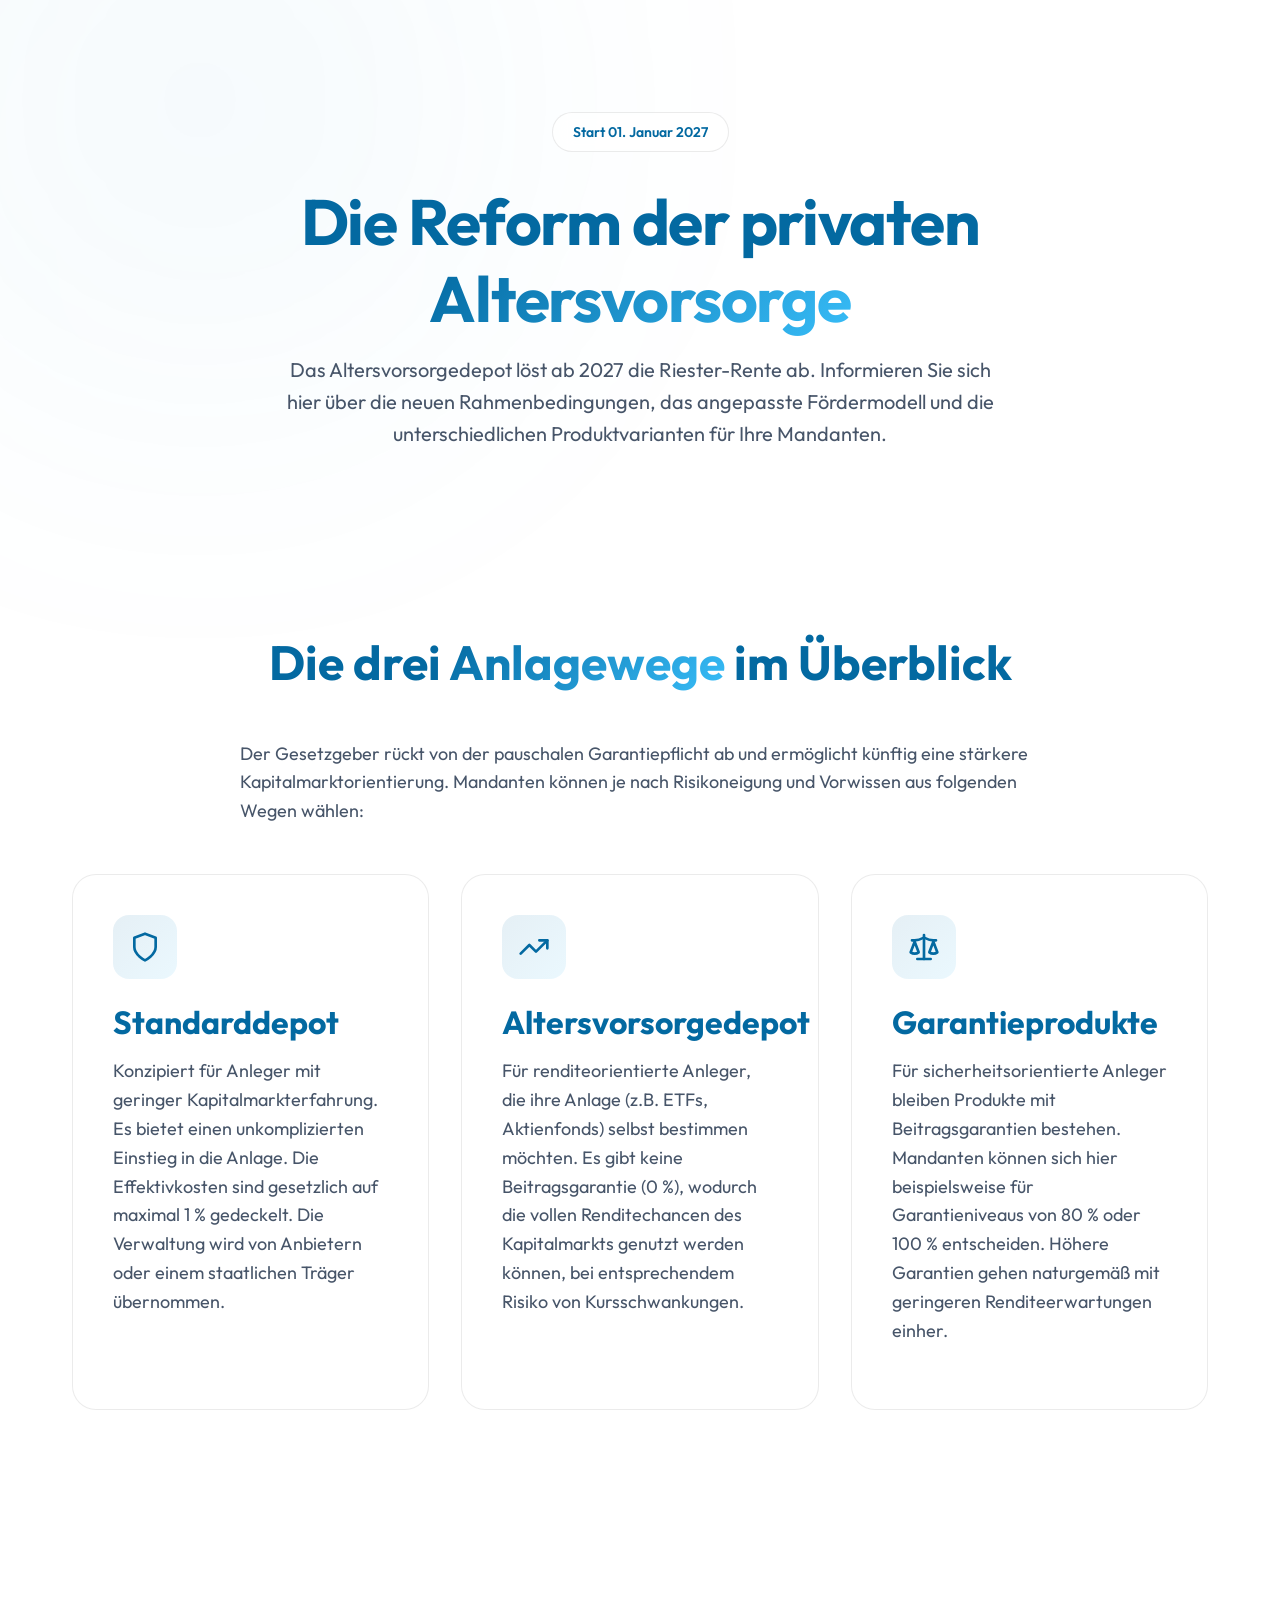
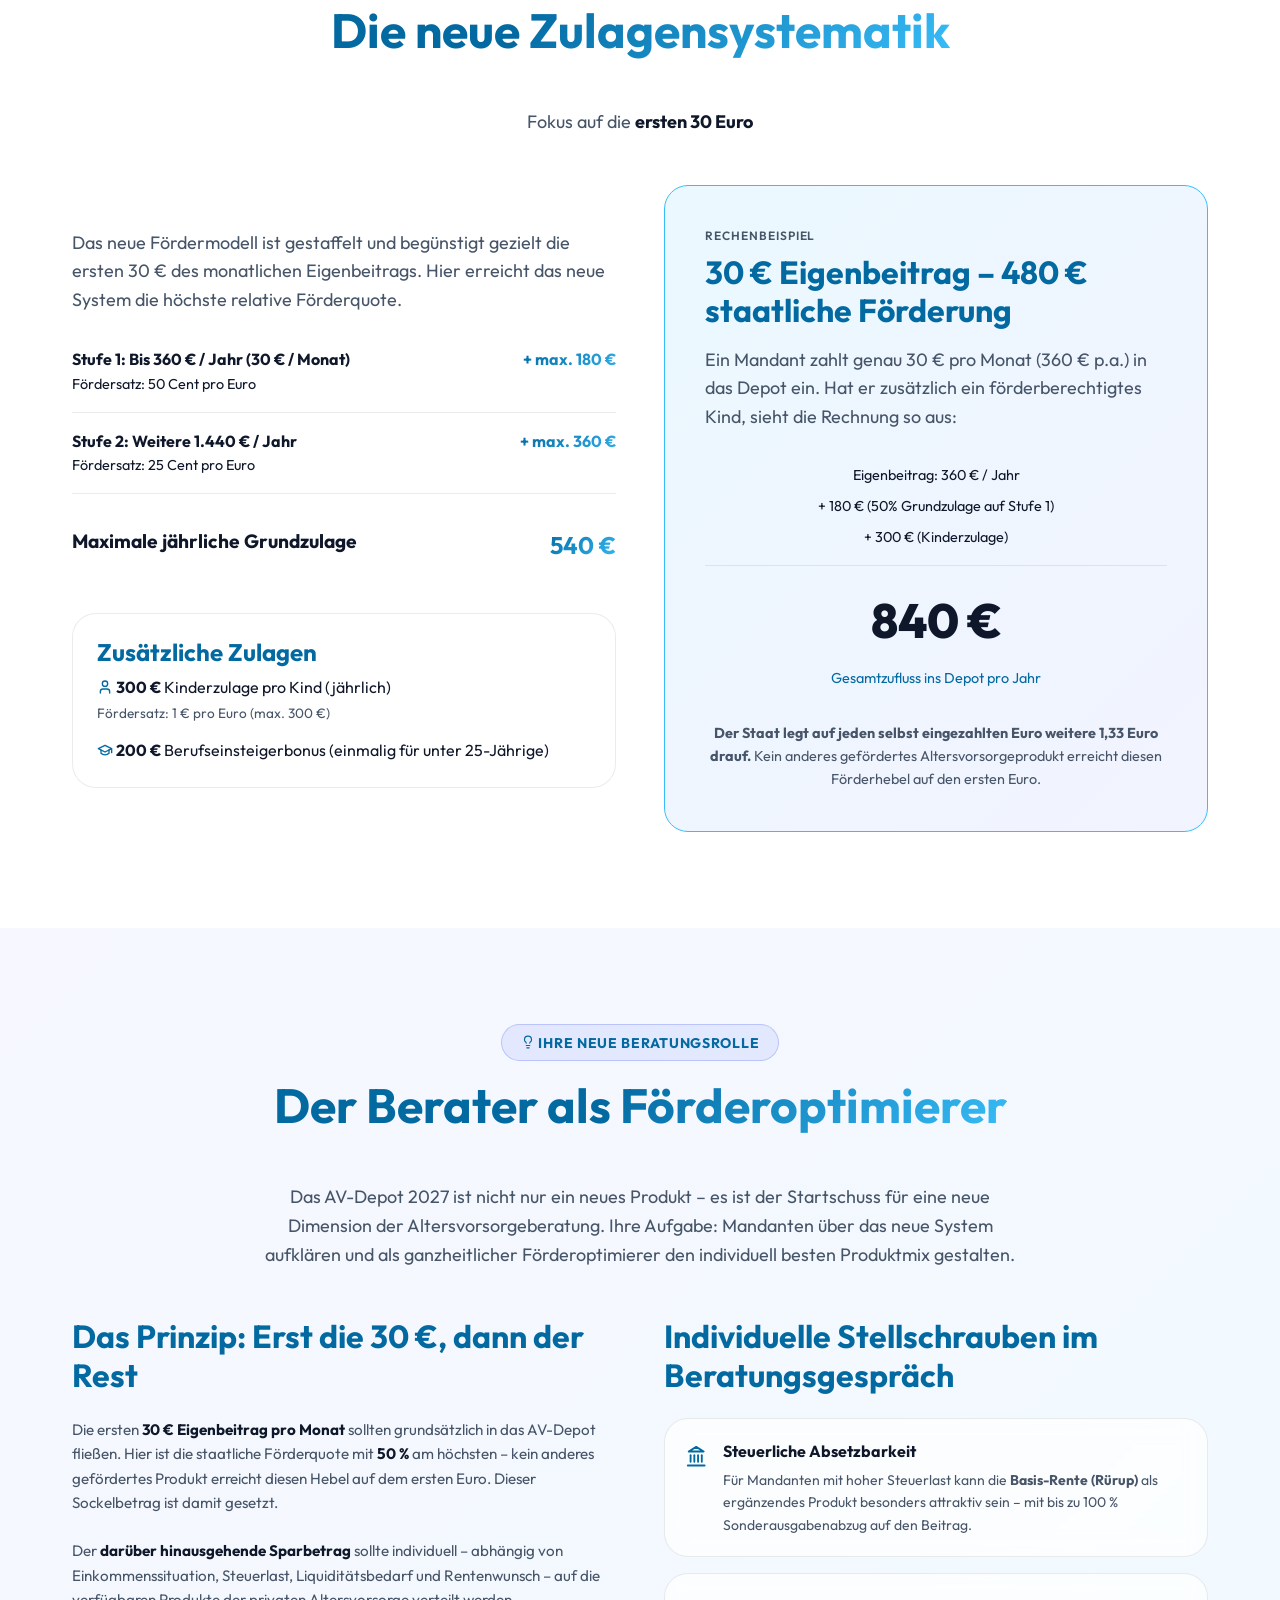
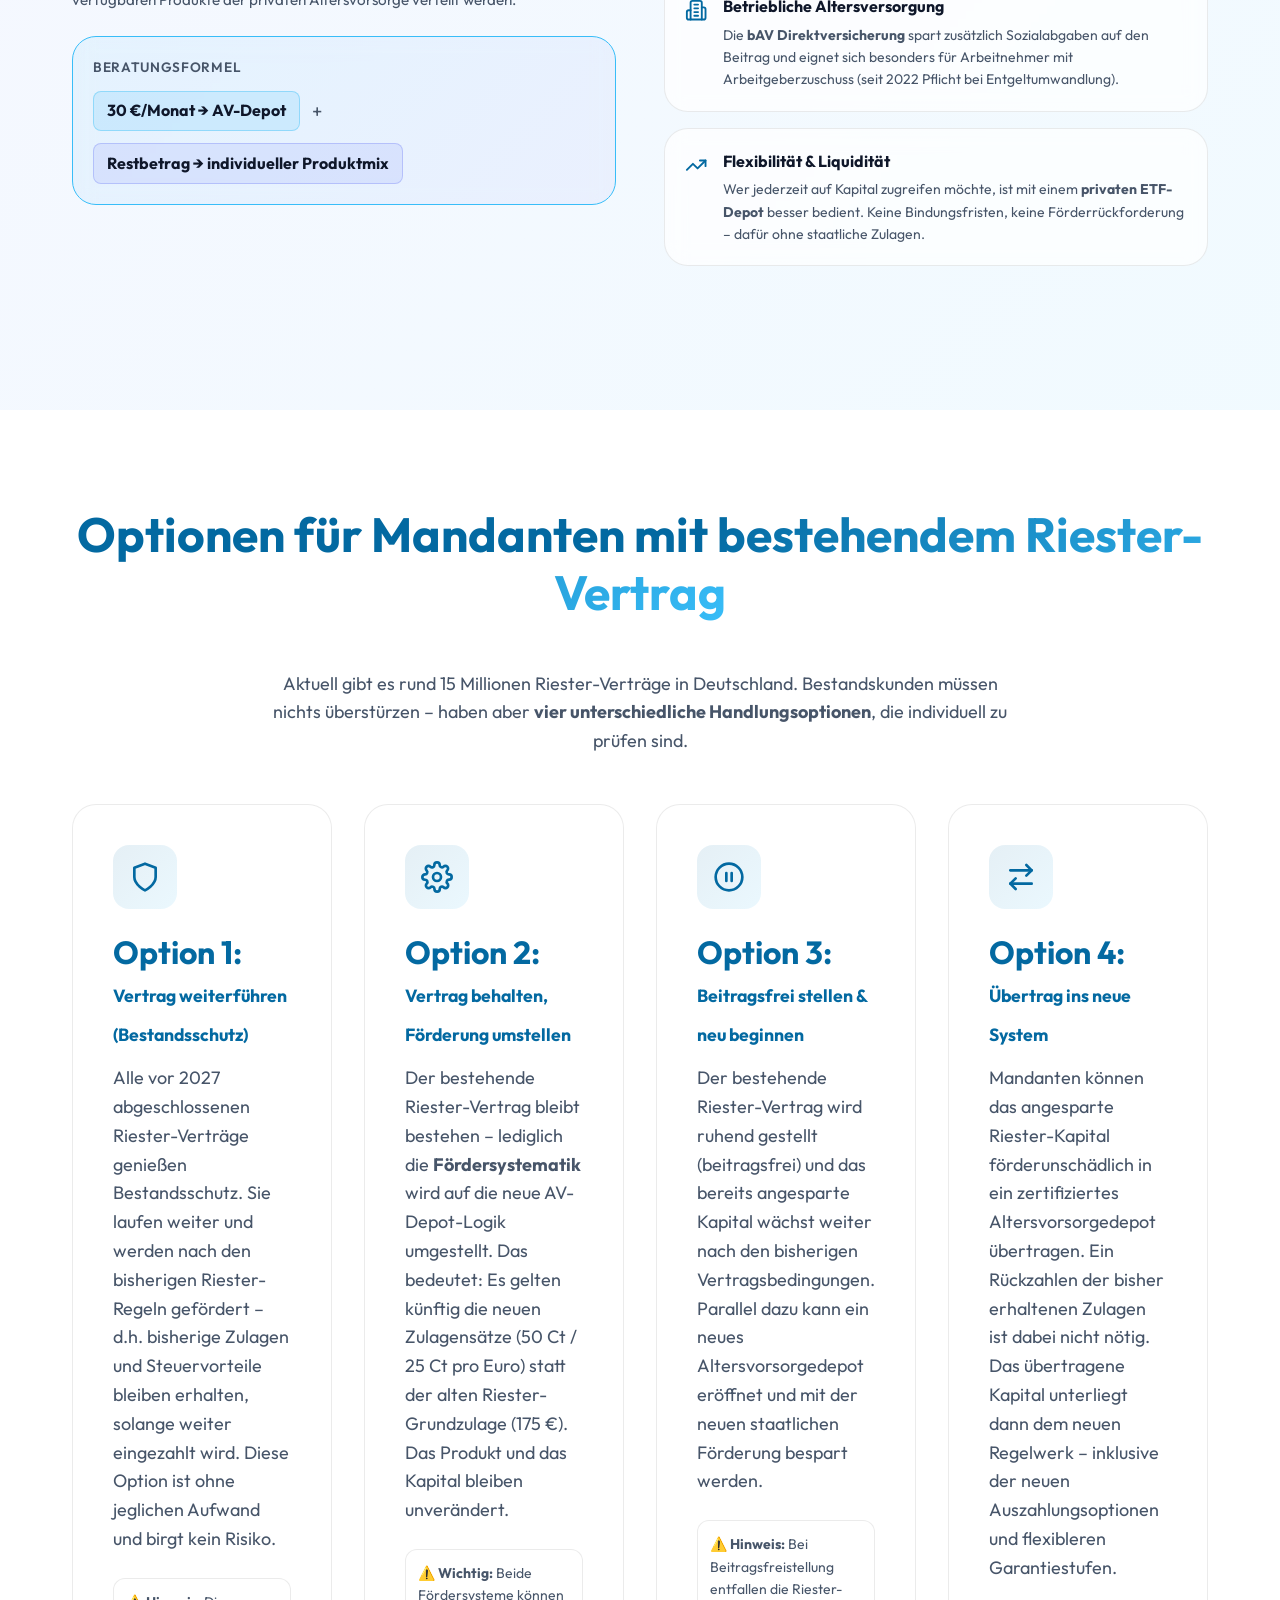
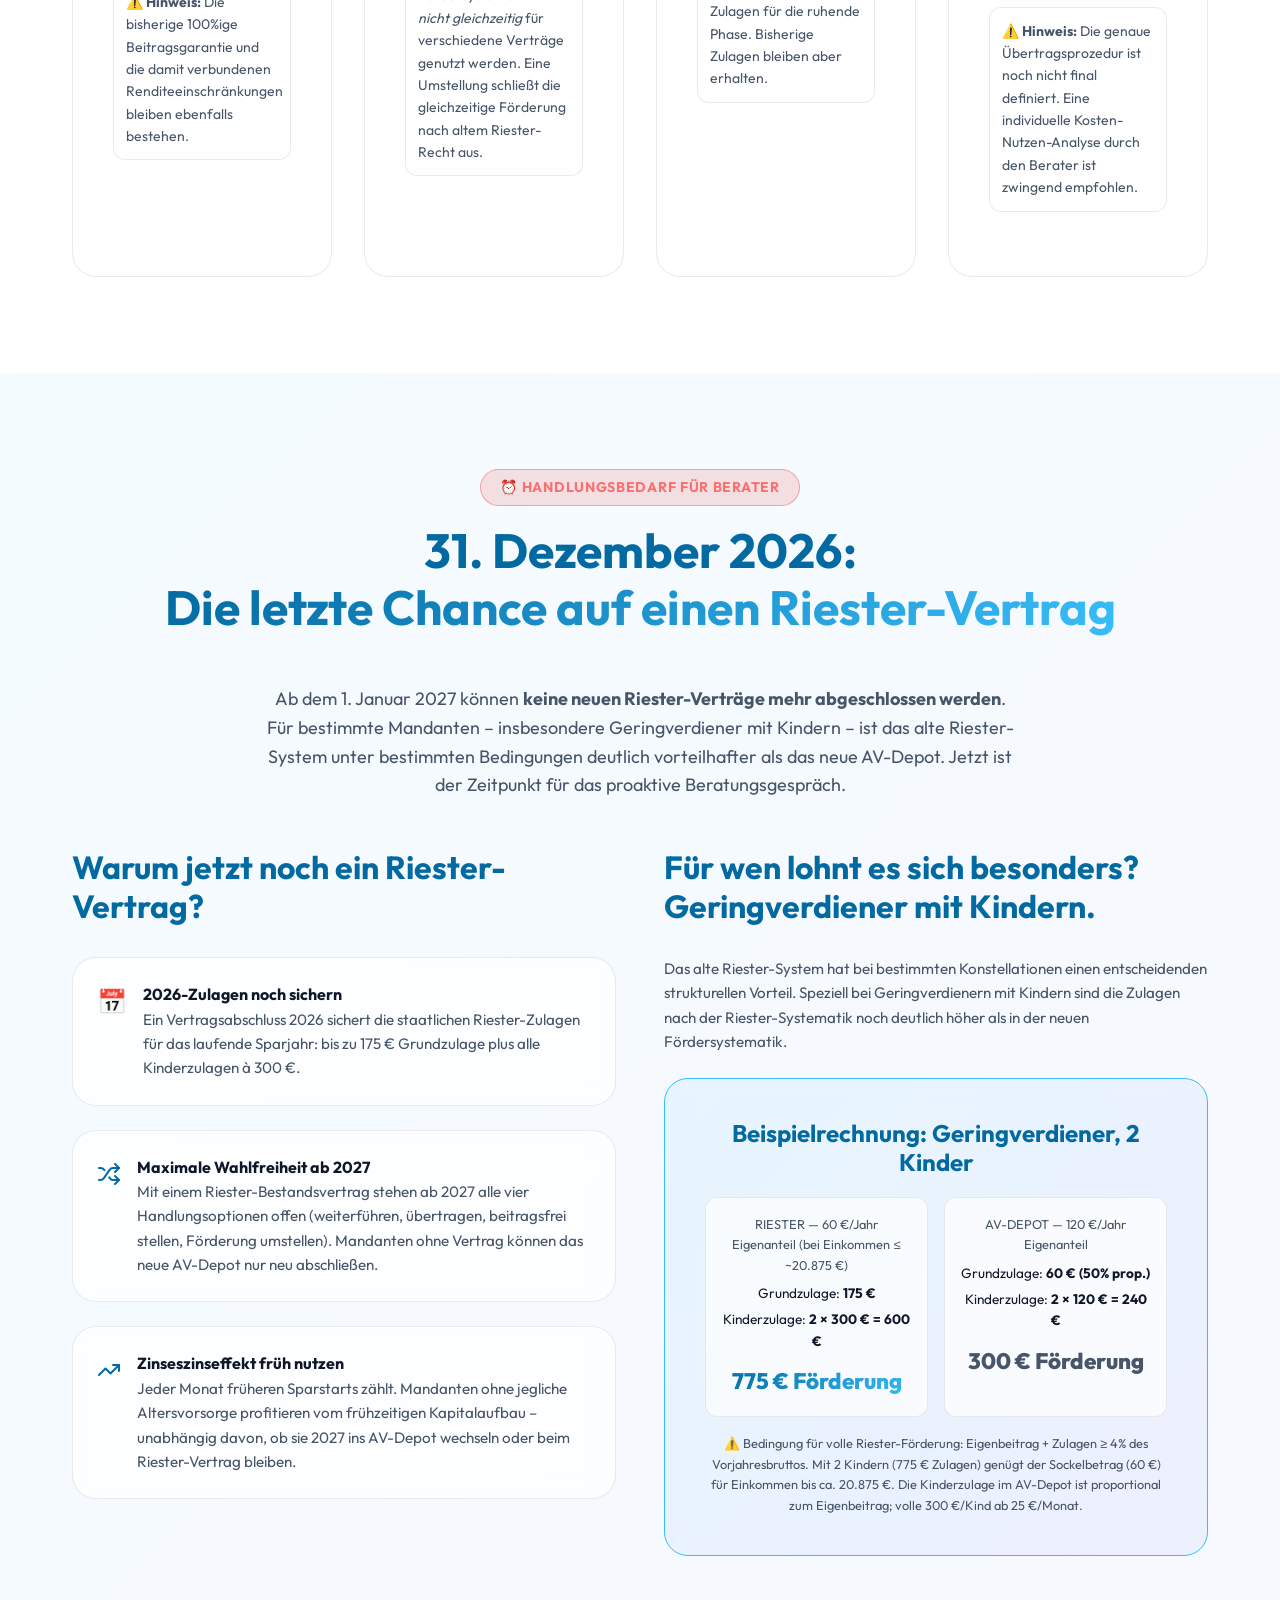
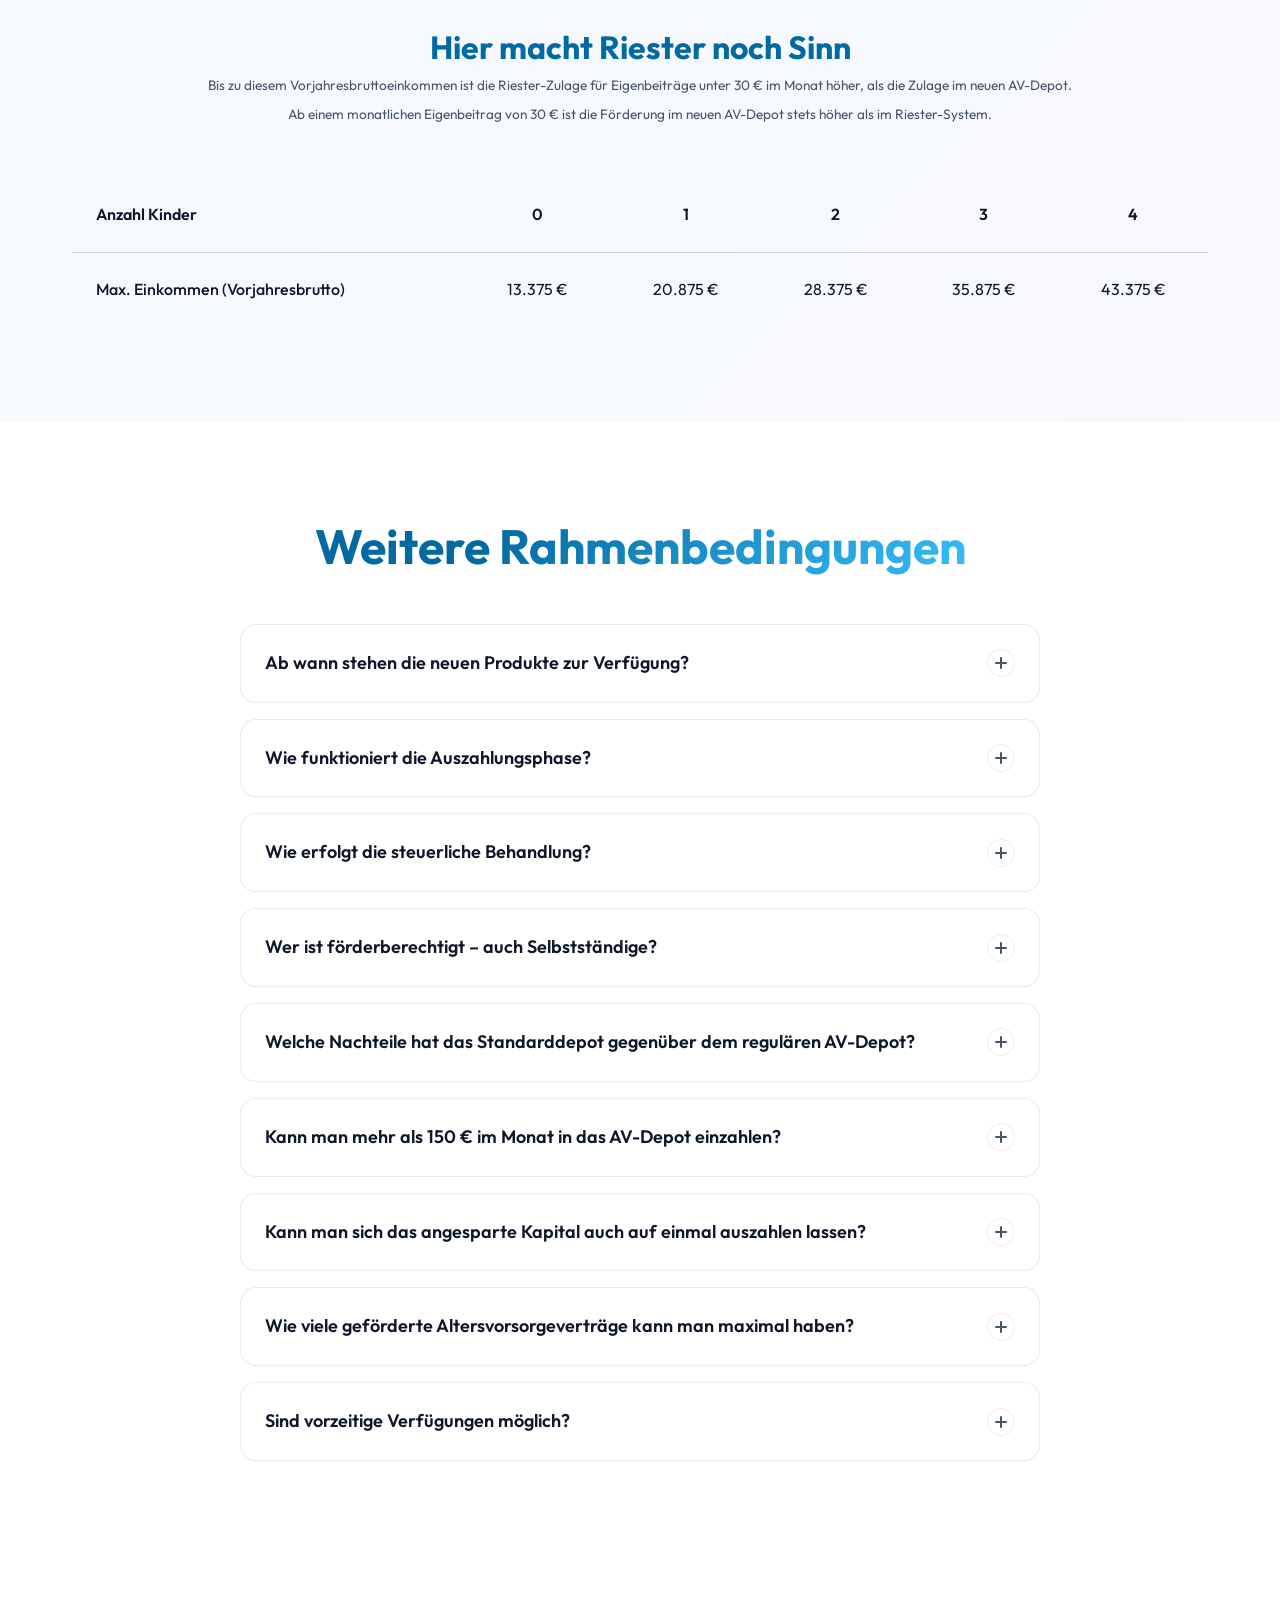
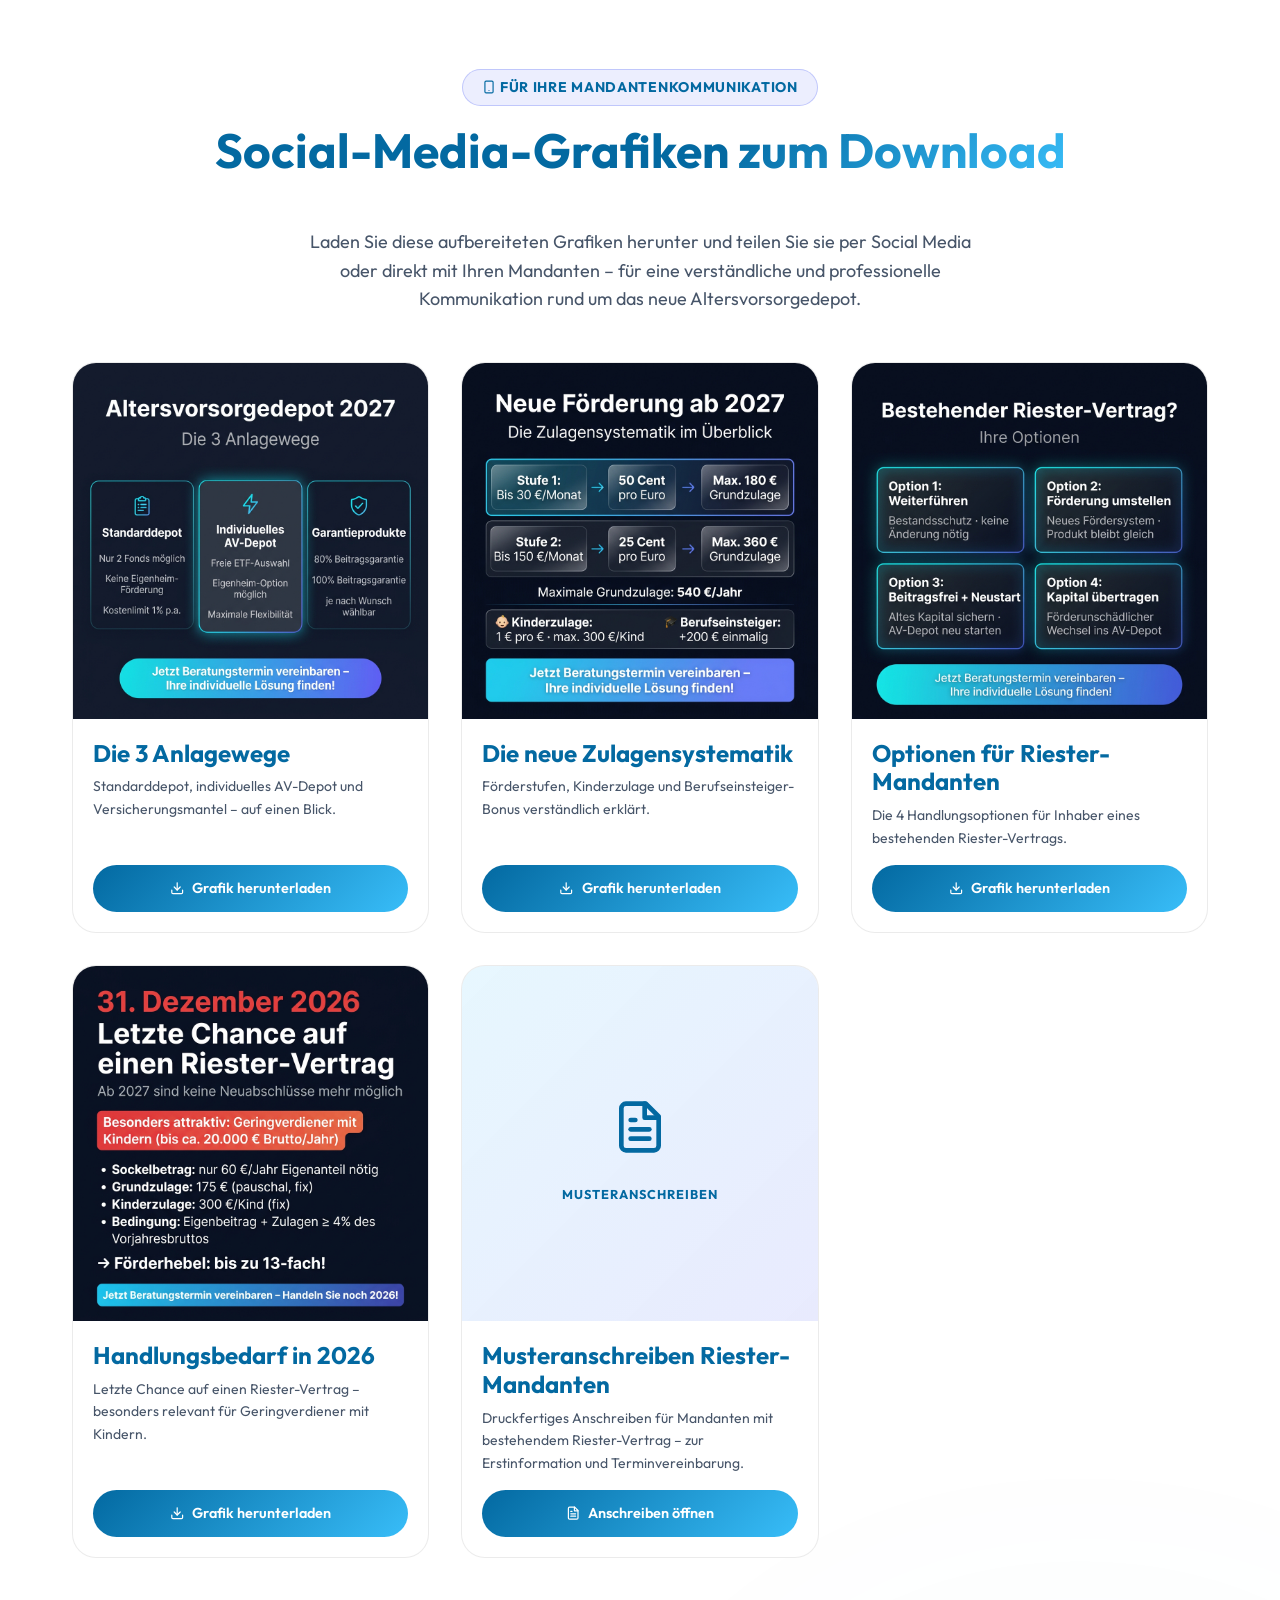
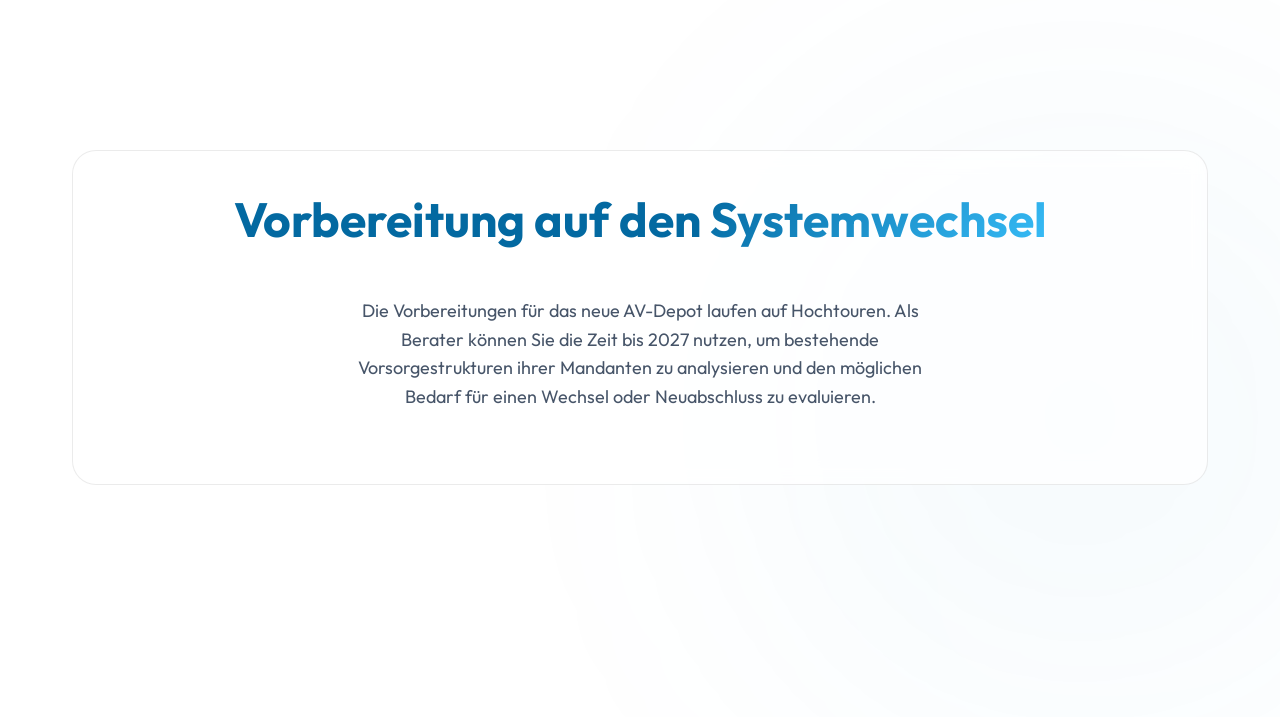
==== index.html @ 49aee95c "Add files via upload" ====
<!DOCTYPE html>
<html lang="de">

<head>
  <meta charset="UTF-8">
  <meta name="viewport" content="width=device-width, initial-scale=1.0">
  <title>Altersvorsorgedepot ab 2027 | Berater-Informationen</title>
  <meta name="description"
    content="Sachliche Berater-Informationen zur Reform der privaten Altersvorsorge ab 2027. Details zu Fördermodell, Standarddepot und Garantieprodukten.">
  <link rel="stylesheet" href="style.css">
</head>

<body>
  <!-- Background Glow Effects -->
  <div class="bg-glow bg-glow-top"></div>
  <div class="bg-glow bg-glow-bottom"></div>



  <!-- Hero Section -->
  <section class="hero" id="home">
    <div class="container hero-content">
      <div class="hero-badge reveal">Start 01. Januar 2027</div>
      <h1 class="reveal" style="transition-delay: 0.1s;">Die Reform der privaten <span
          class="text-gradient">Altersvorsorge</span></h1>
      <p class="reveal" style="transition-delay: 0.2s; font-size: 1.25rem;">Das Altersvorsorgedepot löst ab
        2027 die Riester-Rente ab. Informieren Sie sich hier über die neuen Rahmenbedingungen, das
        angepasste Fördermodell und die unterschiedlichen Produktvarianten für Ihre Mandanten.</p>
    </div>
  </section>

  <!-- Produktvarianten -->
  <section id="varianten">
    <div class="container">
      <h2 class="reveal">Die drei <span class="text-gradient">Anlagewege</span> im Überblick</h2>
      <p class="reveal text-center" style="max-width: 800px; margin: 0 auto 3rem;">Der Gesetzgeber rückt von der
        pauschalen Garantiepflicht ab und ermöglicht künftig eine stärkere Kapitalmarktorientierung. Mandanten können je
        nach Risikoneigung und Vorwissen aus folgenden Wegen wählen:</p>

      <div class="grid-3">
        <div class="glass-card reveal">
          <div class="feature-icon"><svg width="1em" height="1em" viewBox="0 0 24 24" fill="none" stroke="currentColor"
              stroke-width="2" stroke-linecap="round" stroke-linejoin="round" class="inline-icon">
              <path d="M12 22s8-4 8-10V5l-8-3-8 3v7c0 6 8 10 8 10z" />
            </svg></div>
          <h3>Standarddepot</h3>
          <p>Konzipiert für Anleger mit geringer Kapitalmarkterfahrung. Es bietet einen unkomplizierten Einstieg in die
            Anlage. Die Effektivkosten sind gesetzlich auf maximal 1 % gedeckelt. Die Verwaltung wird von Anbietern oder
            einem staatlichen Träger übernommen.</p>
        </div>

        <div class="glass-card reveal" style="transition-delay: 0.1s;">
          <div class="feature-icon"><svg width="1em" height="1em" viewBox="0 0 24 24" fill="none" stroke="currentColor"
              stroke-width="2" stroke-linecap="round" stroke-linejoin="round" class="inline-icon">
              <polyline points="22 7 13.5 15.5 8.5 10.5 2 17" />
              <polyline points="16 7 22 7 22 13" />
            </svg></div>
          <h3>Altersvorsorgedepot</h3>
          <p>Für renditeorientierte Anleger, die ihre Anlage (z.B. ETFs, Aktienfonds) selbst bestimmen möchten. Es gibt
            keine Beitragsgarantie (0 %), wodurch die vollen Renditechancen des Kapitalmarkts genutzt werden können, bei
            entsprechendem Risiko von Kursschwankungen.</p>
        </div>

        <div class="glass-card reveal" style="transition-delay: 0.2s;">
          <div class="feature-icon"><svg width="1em" height="1em" viewBox="0 0 24 24" fill="none" stroke="currentColor"
              stroke-width="2" stroke-linecap="round" stroke-linejoin="round" class="inline-icon">
              <path d="m16 16 3-8 3 8c-.87.65-1.92 1-3 1s-2.13-.35-3-1Z" />
              <path d="m2 16 3-8 3 8c-.87.65-1.92 1-3 1s-2.13-.35-3-1Z" />
              <path d="M7 21h10" />
              <path d="M12 3v18" />
              <path d="M3 7h2c2 0 5-1 7-2 2 1 5 2 7 2h2" />
            </svg></div>
          <h3>Garantieprodukte</h3>
          <p>Für sicherheitsorientierte Anleger bleiben Produkte mit Beitragsgarantien bestehen. Mandanten können sich
            hier beispielsweise für Garantieniveaus von 80 % oder 100 % entscheiden. Höhere Garantien gehen naturgemäß
            mit geringeren Renditeerwartungen einher.</p>
        </div>
      </div>
    </div>
  </section>

  <!-- Fördermodell -->
  <section id="foerderung">
    <div class="container">
      <div class="reveal" style="text-align: center; margin-bottom: 3rem;">
        <h2>Die neue <span class="text-gradient">Zulagensystematik</span></h2>
        <p style="max-width: 700px; margin: 0.75rem auto 0;">Fokus auf die <strong
            style="color: var(--text-primary);">ersten 30
            Euro</strong></p>
      </div>
    </div>
    <div class="container grid-2">
      <div class="reveal">
        <p>Das neue Fördermodell ist gestaffelt und begünstigt gezielt die ersten 30 € des monatlichen Eigenbeitrags.
          Hier erreicht das neue System die höchste relative Förderquote.</p>

        <div class="subsidy-detail">
          <div class="subsidy-item">
            <div>
              <strong style="color: var(--text-primary);">Stufe 1: Bis 360 € / Jahr (30 € / Monat)</strong>
              <div style="font-size: 0.9rem;">Fördersatz: 50 Cent pro Euro</div>
            </div>
            <strong class="text-gradient">+ max. 180 €</strong>
          </div>
          <div class="subsidy-item">
            <div>
              <strong style="color: var(--text-primary);">Stufe 2: Weitere 1.440 € / Jahr</strong>
              <div style="font-size: 0.9rem;">Fördersatz: 25 Cent pro Euro</div>
            </div>
            <strong class="text-gradient">+ max. 360 €</strong>
          </div>
          <div class="subsidy-item" style="border: none; padding-top: 1rem;">
            <div style="font-size: 1.2rem; color: var(--text-primary);"><strong>Maximale jährliche Grundzulage</strong>
            </div>
            <strong class="text-gradient" style="font-size: 1.5rem;">540 €</strong>
          </div>
        </div>

        <div class="glass-card" style="margin-top: 2rem; padding: 1.5rem;">
          <h4 style="margin-bottom: 0.5rem;">Zusätzliche Zulagen</h4>
          <ul style="list-style-type: none;">
            <li style="margin-bottom: 0.75rem;">
              <svg width="1em" height="1em" viewBox="0 0 24 24" fill="none" stroke="currentColor" stroke-width="2"
                stroke-linecap="round" stroke-linejoin="round" class="inline-icon">
                <path d="M19 21v-2a4 4 0 0 0-4-4H9a4 4 0 0 0-4 4v2" />
                <circle cx="12" cy="7" r="4" />
              </svg> <strong>300 €</strong> Kinderzulage pro Kind (jährlich)<br>
              <span style="font-size: 0.85rem; color: var(--text-secondary);">Fördersatz: 1 € pro Euro (max. 300
                €)</span>
            </li>
            <li><svg width="1em" height="1em" viewBox="0 0 24 24" fill="none" stroke="currentColor" stroke-width="2"
                stroke-linecap="round" stroke-linejoin="round" class="inline-icon">
                <path d="M22 10v6M2 10l10-5 10 5-10 5z" />
                <path d="M6 12v5c3 3 9 3 12 0v-5" />
              </svg> <strong>200 €</strong> Berufseinsteigerbonus (einmalig für unter 25-Jährige)</li>
          </ul>
        </div>
      </div>

      <div class="reveal" style="transition-delay: 0.2s;">
        <div class="glass-card"
          style="background: linear-gradient(135deg, rgba(56, 189, 248, 0.1), rgba(129, 140, 248, 0.1)); border-color: var(--accent-secondary);">
          <p style="font-size: 0.75rem; color: var(--text-secondary); font-weight: 600; text-transform: uppercase; letter-spacing: 0.08em; margin-bottom: 0.5rem;">Rechenbeispiel</p>
          <h3>30 € Eigenbeitrag – 480 € staatliche Förderung</h3>
          <p>Ein Mandant zahlt genau 30 € pro Monat (360 € p.a.) in das Depot ein. Hat er zusätzlich ein
            förderberechtigtes Kind, sieht die Rechnung so aus:</p>

          <div style="margin: 2rem 0; text-align: center;">
            <div style="font-size: 0.9rem; margin-bottom: 0.5rem;">Eigenbeitrag: 360 € / Jahr</div>
            <div style="font-size: 0.9rem; margin-bottom: 0.5rem;">+ 180 € (50% Grundzulage auf Stufe 1)</div>
            <div style="font-size: 0.9rem; margin-bottom: 0.5rem;">+ 300 € (Kinderzulage)</div>
            <div style="margin-top: 1rem; padding-top: 1rem; border-top: 1px solid var(--glass-border);"></div>
            <div class="subsidy-highlight">840 €</div>
            <div style="font-size: 0.9rem; color: var(--accent-primary);">Gesamtzufluss ins Depot pro Jahr</div>
          </div>

          <p style="font-size: 0.9rem; margin-bottom: 0; text-align: center;"><strong>Der Staat legt auf jeden selbst
              eingezahlten Euro weitere 1,33 Euro drauf.</strong> Kein anderes gefördertes Altersvorsorgeprodukt
            erreicht diesen Förderhebel auf den ersten Euro.</p>
        </div>
      </div>
    </div>
  </section>


  <!-- Förderoptimierer -->
  <section id="foerderoptimierer" style="position: relative; overflow: hidden;">
    <div
      style="position: absolute; inset: 0; background: linear-gradient(135deg, rgba(129, 140, 248, 0.07), rgba(56, 189, 248, 0.07)); z-index: -1;">
    </div>
    <div class="container">

      <div class="reveal" style="text-align: center; margin-bottom: 1rem;">
        <span
          style="display: inline-block; padding: 0.4rem 1.2rem; background: rgba(129, 140, 248, 0.15); border: 1px solid rgba(129, 140, 248, 0.4); border-radius: 50px; color: var(--accent-primary); font-weight: 700; font-size: 0.875rem; letter-spacing: 0.05em;"><svg
            width="1em" height="1em" viewBox="0 0 24 24" fill="none" stroke="currentColor" stroke-width="2"
            stroke-linecap="round" stroke-linejoin="round" class="inline-icon">
            <path
              d="M15 14c.2-1 .7-1.7 1.5-2.5 1-.9 1.5-2.2 1.5-3.5A6 6 0 0 0 6 8c0 1.3.5 2.6 1.5 3.5.8.8 1.3 1.5 1.5 2.5" />
            <path d="M9 18h6" />
            <path d="M10 22h4" />
          </svg>
          IHRE NEUE BERATUNGSROLLE</span>
      </div>
      <h2 class="reveal" style="text-align: center;">Der Berater als <span class="text-gradient">Förderoptimierer</span>
      </h2>
      <p class="reveal" style="text-align: center; max-width: 780px; margin: 0 auto 3rem;">Das AV-Depot 2027 ist nicht
        nur ein neues Produkt – es ist der Startschuss für eine neue Dimension der Altersvorsorgeberatung. Ihre Aufgabe:
        Mandanten über das neue System aufklären und als ganzheitlicher Förderoptimierer den individuell besten
        Produktmix gestalten.</p>

      <div class="grid-2" style="gap: 3rem; align-items: start; margin-bottom: 3rem;">
        <div class="reveal">
          <h3 style="margin-bottom: 1.5rem;">Das Prinzip: Erst die 30 €, dann der Rest</h3>
          <p style="font-size: 0.95rem; margin-bottom: 1.5rem;">Die ersten <strong
              style="color: var(--text-primary);">30 €
              Eigenbeitrag pro Monat</strong> sollten grundsätzlich in das AV-Depot fließen. Hier ist die staatliche
            Förderquote mit <strong style="color: var(--text-primary);">50 %</strong> am höchsten – kein anderes
            gefördertes Produkt
            erreicht diesen Hebel auf dem ersten Euro. Dieser Sockelbetrag ist damit gesetzt.</p>
          <p style="font-size: 0.95rem; margin-bottom: 1.5rem;">Der <strong style="color: var(--text-primary);">darüber
              hinausgehende
              Sparbetrag</strong> sollte individuell – abhängig von Einkommenssituation, Steuerlast, Liquiditätsbedarf
            und Rentenwunsch – auf die verfügbaren Produkte der privaten Altersvorsorge verteilt werden.</p>
          <div class="glass-card"
            style="padding: 1.25rem; background: linear-gradient(135deg, rgba(56, 189, 248, 0.08), rgba(129, 140, 248, 0.08)); border-color: var(--accent-secondary);">
            <div
              style="font-size: 0.85rem; color: var(--text-secondary); margin-bottom: 0.75rem; font-weight: 600; letter-spacing: 0.05em;">
              BERATUNGSFORMEL</div>
            <div style="display: flex; align-items: center; gap: 0.75rem; flex-wrap: wrap;">
              <span
                style="background: rgba(56,189,248,0.15); border: 1px solid rgba(56,189,248,0.4); border-radius: 8px; padding: 0.4rem 0.8rem; font-weight: 700; color: var(--text-primary); white-space: nowrap;">30
                €/Monat → AV-Depot</span>
              <span style="color: var(--text-secondary); font-size: 1.2rem;">+</span>
              <span
                style="background: rgba(129,140,248,0.15); border: 1px solid rgba(129,140,248,0.4); border-radius: 8px; padding: 0.4rem 0.8rem; font-weight: 700; color: var(--text-primary);">Restbetrag
                → individueller Produktmix</span>
            </div>
          </div>
        </div>

        <div class="reveal" style="transition-delay: 0.2s;">
          <h3 style="margin-bottom: 1.5rem;">Individuelle Stellschrauben im Beratungsgespräch</h3>
          <div class="glass-card"
            style="padding: 1.25rem; margin-bottom: 1rem; display: flex; gap: 1rem; align-items: flex-start;">
            <div style="font-size: 1.4rem; flex-shrink: 0;"><svg width="1em" height="1em" viewBox="0 0 24 24"
                fill="none" stroke="currentColor" stroke-width="2" stroke-linecap="round" stroke-linejoin="round"
                class="inline-icon">
                <line x1="3" x2="21" y1="22" y2="22" />
                <line x1="6" x2="6" y1="18" y2="11" />
                <line x1="10" x2="10" y1="18" y2="11" />
                <line x1="14" x2="14" y1="18" y2="11" />
                <line x1="18" x2="18" y1="18" y2="11" />
                <polygon points="12 2 20 7 4 7" />
              </svg></div>
            <div>
              <strong style="color: var(--text-primary); display: block; margin-bottom: 0.25rem;">Steuerliche
                Absetzbarkeit</strong>
              <p style="font-size: 0.875rem; margin-bottom: 0;">Für Mandanten mit hoher Steuerlast kann die
                <strong>Basis-Rente (Rürup)</strong> als ergänzendes Produkt besonders attraktiv sein – mit bis zu 100 %
                Sonderausgabenabzug auf den Beitrag.
              </p>
            </div>
          </div>
          <div class="glass-card"
            style="padding: 1.25rem; margin-bottom: 1rem; display: flex; gap: 1rem; align-items: flex-start;">
            <div style="font-size: 1.4rem; flex-shrink: 0;"><svg width="1em" height="1em" viewBox="0 0 24 24"
                fill="none" stroke="currentColor" stroke-width="2" stroke-linecap="round" stroke-linejoin="round"
                class="inline-icon">
                <path d="M6 22V4a2 2 0 0 1 2-2h8a2 2 0 0 1 2 2v18Z" />
                <path d="M6 12H4a2 2 0 0 0-2 2v6a2 2 0 0 0 2 2h2" />
                <path d="M18 9h2a2 2 0 0 1 2 2v9a2 2 0 0 1-2 2h-2" />
                <path d="M10 6h4" />
                <path d="M10 10h4" />
                <path d="M10 14h4" />
                <path d="M10 18h4" />
              </svg></div>
            <div>
              <strong style="color: var(--text-primary); display: block; margin-bottom: 0.25rem;">Betriebliche
                Altersversorgung</strong>
              <p style="font-size: 0.875rem; margin-bottom: 0;">Die <strong>bAV Direktversicherung</strong> spart
                zusätzlich Sozialabgaben auf den Beitrag und eignet sich besonders für Arbeitnehmer mit
                Arbeitgeberzuschuss (seit 2022 Pflicht bei Entgeltumwandlung).</p>
            </div>
          </div>
          <div class="glass-card" style="padding: 1.25rem; display: flex; gap: 1rem; align-items: flex-start;">
            <div style="font-size: 1.4rem; flex-shrink: 0;"><svg width="1em" height="1em" viewBox="0 0 24 24"
                fill="none" stroke="currentColor" stroke-width="2" stroke-linecap="round" stroke-linejoin="round"
                class="inline-icon">
                <polyline points="22 7 13.5 15.5 8.5 10.5 2 17" />
                <polyline points="16 7 22 7 22 13" />
              </svg></div>
            <div>
              <strong style="color: var(--text-primary); display: block; margin-bottom: 0.25rem;">Flexibilität &
                Liquidität</strong>
              <p style="font-size: 0.875rem; margin-bottom: 0;">Wer jederzeit auf Kapital zugreifen möchte, ist mit
                einem <strong>privaten ETF-Depot</strong> besser bedient. Keine Bindungsfristen, keine
                Förderrückforderung – dafür ohne staatliche Zulagen.</p>
            </div>
          </div>
        </div>
      </div>


    </div>
  </section>

  <!-- Riester-Bestandsverträge -->
  <section id="riester">
    <div class="container">
      <h2 class="reveal">Optionen für Mandanten mit <span class="text-gradient">bestehendem Riester-Vertrag</span></h2>
      <p class="reveal" style="text-align: center; max-width: 750px; margin: 0 auto 3rem;">Aktuell gibt es rund 15
        Millionen Riester-Verträge in Deutschland. Bestandskunden müssen nichts überstürzen – haben aber <strong>vier
          unterschiedliche Handlungsoptionen</strong>, die individuell zu prüfen sind.</p>

      <div style="display: grid; grid-template-columns: repeat(auto-fit, minmax(260px, 1fr)); gap: 2rem;">
        <div class="glass-card reveal">
          <div class="feature-icon">
            <svg width="32" height="32" viewBox="0 0 24 24" fill="none" stroke="currentColor" stroke-width="2"
              stroke-linecap="round" stroke-linejoin="round">
              <path d="M12 22s8-4 8-10V5l-8-3-8 3v7c0 6 8 10 8 10z" />
            </svg>
          </div>
          <h3>Option 1:<br><span style="font-size: 1.1rem;">Vertrag weiterführen (Bestandsschutz)</span></h3>
          <p>Alle vor 2027 abgeschlossenen Riester-Verträge genießen Bestandsschutz. Sie laufen weiter und werden nach
            den bisherigen Riester-Regeln gefördert – d.h. bisherige Zulagen und Steuervorteile bleiben erhalten,
            solange weiter eingezahlt wird. Diese Option ist ohne jeglichen Aufwand und birgt kein Risiko.</p>
          <p
            style="font-size: 0.875rem; padding: 0.75rem; background: var(--glass-bg); border-radius: 12px; border: 1px solid var(--glass-border);">
            ⚠️ <strong>Hinweis:</strong> Die bisherige 100%ige Beitragsgarantie und die damit verbundenen
            Renditeeinschränkungen bleiben ebenfalls bestehen.</p>
        </div>

        <div class="glass-card reveal" style="transition-delay: 0.1s;">
          <div class="feature-icon">
            <svg width="32" height="32" viewBox="0 0 24 24" fill="none" stroke="currentColor" stroke-width="2"
              stroke-linecap="round" stroke-linejoin="round">
              <circle cx="12" cy="12" r="3"></circle>
              <path
                d="M19.4 15a1.65 1.65 0 0 0 .33 1.82l.06.06a2 2 0 0 1 0 2.83 2 2 0 0 1-2.83 0l-.06-.06a1.65 1.65 0 0 0-1.82-.33 1.65 1.65 0 0 0-1 1.51V21a2 2 0 0 1-2 2 2 2 0 0 1-2-2v-.09A1.65 1.65 0 0 0 9 19.4a1.65 1.65 0 0 0-1.82.33l-.06.06a2 2 0 0 1-2.83 0 2 2 0 0 1 0-2.83l.06-.06a1.65 1.65 0 0 0 .33-1.82 1.65 1.65 0 0 0-1.51-1H3a2 2 0 0 1-2-2 2 2 0 0 1 2-2h.09A1.65 1.65 0 0 0 4.6 9a1.65 1.65 0 0 0-.33-1.82l-.06-.06a2 2 0 0 1 0-2.83 2 2 0 0 1 2.83 0l.06.06a1.65 1.65 0 0 0 1.82.33H9a1.65 1.65 0 0 0 1-1.51V3a2 2 0 0 1 2-2 2 2 0 0 1 2 2v.09a1.65 1.65 0 0 0 1 1.51 1.65 1.65 0 0 0 1.82-.33l.06-.06a2 2 0 0 1 2.83 0 2 2 0 0 1 0 2.83l-.06.06a1.65 1.65 0 0 0-.33 1.82V9a1.65 1.65 0 0 0 1.51 1H21a2 2 0 0 1 2 2 2 2 0 0 1-2 2h-.09a1.65 1.65 0 0 0-1.51 1z">
              </path>
            </svg>
          </div>
          <h3>Option 2:<br><span style="font-size: 1.1rem;">Vertrag behalten, Förderung umstellen</span></h3>
          <p>Der bestehende Riester-Vertrag bleibt bestehen – lediglich die <strong>Fördersystematik</strong> wird auf
            die neue AV-Depot-Logik umgestellt. Das bedeutet: Es gelten künftig die neuen Zulagensätze (50 Ct / 25 Ct
            pro Euro) statt der alten Riester-Grundzulage (175 €). Das Produkt und das Kapital bleiben unverändert.</p>
          <p
            style="font-size: 0.875rem; padding: 0.75rem; background: var(--glass-bg); border-radius: 12px; border: 1px solid var(--glass-border);">
            ⚠️ <strong>Wichtig:</strong> Beide Fördersysteme können <em>nicht gleichzeitig</em> für verschiedene
            Verträge genutzt werden. Eine Umstellung schließt die gleichzeitige Förderung nach altem Riester-Recht aus.
          </p>
        </div>

        <div class="glass-card reveal" style="transition-delay: 0.2s;">
          <div class="feature-icon">
            <svg width="32" height="32" viewBox="0 0 24 24" fill="none" stroke="currentColor" stroke-width="2"
              stroke-linecap="round" stroke-linejoin="round">
              <circle cx="12" cy="12" r="10"></circle>
              <line x1="10" y1="15" x2="10" y2="9"></line>
              <line x1="14" y1="15" x2="14" y2="9"></line>
            </svg>
          </div>
          <h3>Option 3:<br><span style="font-size: 1.1rem;">Beitragsfrei stellen &amp; neu beginnen</span></h3>
          <p>Der bestehende Riester-Vertrag wird ruhend gestellt (beitragsfrei) und das bereits angesparte Kapital
            wächst weiter nach den bisherigen Vertragsbedingungen. Parallel dazu kann ein neues Altersvorsorgedepot
            eröffnet und mit der neuen staatlichen Förderung bespart werden.</p>
          <p
            style="font-size: 0.875rem; padding: 0.75rem; background: var(--glass-bg); border-radius: 12px; border: 1px solid var(--glass-border);">
            ⚠️ <strong>Hinweis:</strong> Bei Beitragsfreistellung entfallen die Riester-Zulagen für die ruhende Phase.
            Bisherige Zulagen bleiben aber erhalten.</p>
        </div>

        <div class="glass-card reveal" style="transition-delay: 0.3s;">
          <div class="feature-icon">
            <svg width="32" height="32" viewBox="0 0 24 24" fill="none" stroke="currentColor" stroke-width="2"
              stroke-linecap="round" stroke-linejoin="round">
              <path d="m16 3 4 4-4 4"></path>
              <path d="M20 7H4"></path>
              <path d="m8 21-4-4 4-4"></path>
              <path d="M4 17h16"></path>
            </svg>
          </div>
          <h3>Option 4:<br><span style="font-size: 1.1rem;">Übertrag ins neue System</span></h3>
          <p>Mandanten können das angesparte Riester-Kapital förderunschädlich in ein zertifiziertes Altersvorsorgedepot
            übertragen. Ein Rückzahlen der bisher erhaltenen Zulagen ist dabei nicht nötig. Das übertragene Kapital
            unterliegt dann dem neuen Regelwerk – inklusive der neuen Auszahlungsoptionen und flexibleren
            Garantiestufen.</p>
          <p
            style="font-size: 0.875rem; padding: 0.75rem; background: var(--glass-bg); border-radius: 12px; border: 1px solid var(--glass-border);">
            ⚠️ <strong>Hinweis:</strong> Die genaue Übertragsprozedur ist noch nicht final definiert. Eine individuelle
            Kosten-Nutzen-Analyse durch den Berater ist zwingend empfohlen.</p>
        </div>
      </div>


    </div>
  </section>

  <!-- Handlungsbedarf jetzt -->
  <section id="handlungsbedarf" style="position: relative; overflow: hidden;">
    <div
      style="position: absolute; inset: 0; background: linear-gradient(135deg, rgba(56, 189, 248, 0.06), rgba(129, 140, 248, 0.06)); z-index: -1;">
    </div>
    <div class="container">
      <div style="text-align: center; margin-bottom: 1rem;" class="reveal">
        <span
          style="display: inline-block; padding: 0.4rem 1.2rem; background: rgba(239, 68, 68, 0.15); border: 1px solid rgba(239, 68, 68, 0.4); border-radius: 50px; color: #f87171; font-weight: 700; font-size: 0.875rem; letter-spacing: 0.05em;">⏰
          HANDLUNGSBEDARF FÜR BERATER</span>
      </div>
      <h2 class="reveal">31. Dezember 2026:<br><span class="text-gradient">Die letzte Chance auf einen
          Riester-Vertrag</span></h2>
      <p class="reveal" style="text-align: center; max-width: 750px; margin: 0 auto 3rem;">Ab dem 1. Januar 2027 können
        <strong>keine neuen Riester-Verträge mehr abgeschlossen werden</strong>. Für bestimmte Mandanten – insbesondere
        Geringverdiener mit Kindern – ist das alte Riester-System unter bestimmten Bedingungen deutlich vorteilhafter
        als das neue AV-Depot. Jetzt ist der Zeitpunkt für das proaktive Beratungsgespräch.
      </p>

      <div class="grid-2" style="gap: 3rem; align-items: start;">
        <div class="reveal">
          <h3 style="margin-bottom: 2rem;">Warum jetzt noch ein Riester-Vertrag?</h3>
          <div class="glass-card"
            style="margin-bottom: 1.5rem; padding: 1.5rem; display: flex; gap: 1rem; align-items: flex-start;">
            <div style="font-size: 1.5rem; flex-shrink: 0;">📅</div>
            <div>
              <strong style="color: var(--text-primary);">2026-Zulagen noch sichern</strong>
              <p style="margin-bottom: 0; font-size: 0.95rem;">Ein Vertragsabschluss 2026 sichert die staatlichen
                Riester-Zulagen für das laufende Sparjahr: bis zu 175 € Grundzulage plus alle Kinderzulagen à 300 €.</p>
            </div>
          </div>
          <div class="glass-card"
            style="margin-bottom: 1.5rem; padding: 1.5rem; display: flex; gap: 1rem; align-items: flex-start;">
            <div style="font-size: 1.5rem; flex-shrink: 0;"><svg width="1em" height="1em" viewBox="0 0 24 24"
                fill="none" stroke="currentColor" stroke-width="2" stroke-linecap="round" stroke-linejoin="round"
                class="inline-icon">
                <path d="M2 18h1.4c1.3 0 2.5-.6 3.3-1.7l6.1-8.6c.7-1.1 2-1.7 3.3-1.7H22" />
                <path d="m18 2 4 4-4 4" />
                <path d="M2 6h1.9c1.5 0 2.9.9 3.6 2.2" />
                <path d="M22 18h-5.9c-1.3 0-2.6-.7-3.3-1.8l-.5-.8" />
                <path d="m18 14 4 4-4 4" />
              </svg></div>
            <div>
              <strong style="color: var(--text-primary);">Maximale Wahlfreiheit ab 2027</strong>
              <p style="margin-bottom: 0; font-size: 0.95rem;">Mit einem Riester-Bestandsvertrag stehen ab 2027 alle
                vier Handlungsoptionen offen (weiterführen, übertragen, beitragsfrei stellen, Förderung umstellen).
                Mandanten ohne Vertrag können das neue AV-Depot nur neu abschließen.</p>
            </div>
          </div>
          <div class="glass-card" style="padding: 1.5rem; display: flex; gap: 1rem; align-items: flex-start;">
            <div style="font-size: 1.5rem; flex-shrink: 0;"><svg width="1em" height="1em" viewBox="0 0 24 24"
                fill="none" stroke="currentColor" stroke-width="2" stroke-linecap="round" stroke-linejoin="round"
                class="inline-icon">
                <polyline points="22 7 13.5 15.5 8.5 10.5 2 17" />
                <polyline points="16 7 22 7 22 13" />
              </svg></div>
            <div>
              <strong style="color: var(--text-primary);">Zinseszinseffekt früh nutzen</strong>
              <p style="margin-bottom: 0; font-size: 0.95rem;">Jeder Monat früheren Sparstarts zählt. Mandanten ohne
                jegliche Altersvorsorge profitieren vom frühzeitigen Kapitalaufbau – unabhängig davon, ob sie 2027 ins
                AV-Depot wechseln oder beim Riester-Vertrag bleiben.</p>
            </div>
          </div>
        </div>

        <div class="reveal" style="transition-delay: 0.2s;">
          <h3 style="margin-bottom: 2rem;">Für wen lohnt es sich besonders? Geringverdiener mit Kindern.</h3>
          <p style="font-size: 0.95rem;">Das alte Riester-System hat bei bestimmten Konstellationen einen entscheidenden
            strukturellen Vorteil. Speziell bei Geringverdienern mit Kindern sind die Zulagen nach der
            Riester-Systematik noch deutlich höher als in der neuen Fördersystematik.
          <div class="glass-card"
            style="background: linear-gradient(135deg, rgba(56, 189, 248, 0.08), rgba(129, 140, 248, 0.08)); border-color: var(--accent-secondary); margin-bottom: 1.5rem;">
            <h4 style="margin-bottom: 1.25rem; text-align: center;">Beispielrechnung: Geringverdiener, 2 Kinder</h4>
            <div style="display: grid; grid-template-columns: 1fr 1fr; gap: 1rem;">
              <div
                style="text-align: center; padding: 1rem; background: var(--glass-bg); border-radius: 12px; border: 1px solid var(--glass-border);">
                <div style="font-size: 0.8rem; color: var(--text-secondary); margin-bottom: 0.5rem;">RIESTER — 60 €/Jahr
                  Eigenanteil (bei Einkommen ≤ ~20.875 €)</div>
                <div style="font-size: 0.85rem; margin-bottom: 0.25rem;">Grundzulage: <strong
                    style="color: var(--text-primary);">175
                    €</strong></div>
                <div style="font-size: 0.85rem; margin-bottom: 0.75rem;">Kinderzulage: <strong
                    style="color: var(--text-primary);">2 ×
                    300 € = 600 €</strong></div>
                <div style="font-size: 1.4rem; font-weight: 800;" class="text-gradient">775 € Förderung</div>
              </div>
              <div
                style="text-align: center; padding: 1rem; background: var(--glass-bg); border-radius: 12px; border: 1px solid var(--glass-border);">
                <div style="font-size: 0.8rem; color: var(--text-secondary); margin-bottom: 0.5rem;">AV-DEPOT — 120
                  €/Jahr Eigenanteil</div>
                <div style="font-size: 0.85rem; margin-bottom: 0.25rem;">Grundzulage: <strong
                    style="color: var(--text-primary);">60 €
                    (50% prop.)</strong></div>
                <div style="font-size: 0.85rem; margin-bottom: 0.75rem;">Kinderzulage: <strong
                    style="color: var(--text-primary);">2 ×
                    120 € = 240 €</strong></div>
                <div style="font-size: 1.4rem; font-weight: 800; color: var(--text-secondary);">300 € Förderung</div>
              </div>
            </div>
            <p
              style="font-size: 0.8rem; margin-top: 1rem; margin-bottom: 0; text-align: center; color: var(--text-secondary);">
              ⚠️ Bedingung für volle Riester-Förderung: Eigenbeitrag + Zulagen ≥ 4% des Vorjahresbruttos.
              Mit 2 Kindern (775 € Zulagen) genügt der Sockelbetrag (60 €) für Einkommen bis ca. 20.875 €.
              Die Kinderzulage im AV-Depot ist proportional zum Eigenbeitrag; volle 300 €/Kind ab 25 €/Monat.</p>
          </div>

        </div>
      </div>

      <div class="reveal" style="margin-top: 3rem;">
        <h3 style="margin-bottom: 0.5rem; text-align: center;">Hier macht Riester noch Sinn</h3>
        <p style="font-size: 0.85rem; text-align: center; color: var(--text-secondary); margin-bottom: 0.5rem;">Bis zu
          diesem Vorjahresbruttoeinkommen ist die Riester-Zulage für Eigenbeiträge unter 30 € im Monat höher, als die
          Zulage im neuen AV-Depot.</p>
        <p style="font-size: 0.85rem; text-align: center; color: var(--text-secondary); margin-bottom: 1.25rem;">Ab
          einem monatlichen Eigenbeitrag von 30 € ist die Förderung im neuen AV-Depot stets höher als im Riester-System.
        </p>
        <div style="overflow-x: auto;">
          <table class="comparison-table" style="width: 100%; text-align: center;">
            <thead>
              <tr>
                <th style="text-align: left;">Anzahl Kinder</th>
                <th style="text-align: center;">0</th>
                <th style="text-align: center;">1</th>
                <th style="text-align: center;">2</th>
                <th style="text-align: center;">3</th>
                <th style="text-align: center;">4</th>
              </tr>
            </thead>
            <tbody>
              <tr>
                <td style="text-align: left; font-weight: 500;">Max. Einkommen (Vorjahresbrutto)</td>
                <td style="text-align: center;">13.375 €</td>
                <td style="text-align: center;">20.875 €</td>
                <td style="text-align: center;">28.375 €</td>
                <td style="text-align: center;">35.875 €</td>
                <td style="text-align: center;">43.375 €</td>
              </tr>
            </tbody>
          </table>
        </div>
      </div>

    </div>
  </section>

  <!-- FAQ -->
  <section id="faq">
    <div class="container">
      <h2 class="reveal">Weitere <span class="text-gradient">Rahmenbedingungen</span></h2>
      <div style="max-width: 800px; margin: 0 auto;">

        <!-- FAQ 1: Ab wann verfügbar? -->
        <div class="faq-item reveal">
          <div class="faq-header">
            Ab wann stehen die neuen Produkte zur Verfügung?
            <span class="faq-icon"></span>
          </div>
          <div class="faq-content">
            <p>Der Bundesrat hat die Reform am 08. Mai 2026 final beschlossen. Nun benötigen die Produktanbieter
              (Banken, Versicherungen, Fondsgesellschaften) Zeit, um die neuen, zertifizierten Altersvorsorgedepots zu
              entwickeln und technisch sowie administrativ umzusetzen.</p>
            <p>Aus diesem Grund werden die ersten konkreten und abschließbaren Produkte voraussichtlich erst ab
              <strong>Anfang 2027</strong> flächendeckend auf dem Markt zur Verfügung stehen. Das restliche Jahr 2026
              dient somit als wichtiges Vorbereitungs- und Übergangsjahr für die strategische Beratung.
            </p>
          </div>
        </div>

        <!-- FAQ 2: Auszahlungsphase -->
        <div class="faq-item reveal">
          <div class="faq-header">
            Wie funktioniert die Auszahlungsphase?
            <span class="faq-icon"></span>
          </div>
          <div class="faq-content">
            <p>Das neue System bietet mehr Flexibilität als das bisherige Riester-System. Ab dem vollendeten <strong>65.
                Lebensjahr</strong> stehen zwei Optionen zur Verfügung:</p>
            <ul style="margin: 0.5rem 0 0.75rem 1.25rem; line-height: 1.9;">
              <li><strong>Lebenslange Rente:</strong> Eine monatliche Rente wird bis zum Lebensende ausgezahlt – analog
                zum bisherigen Riester-System.</li>
              <li><strong>Auszahlplan bis mindestens 85. Lebensjahr:</strong> Das Kapital wird planmäßig über einen
                definierten Zeitraum ausgezahlt. Ab dem 85. Lebensjahr muss eine lebenslange Leibrente den Restbetrag
                absichern (sofern noch Kapital vorhanden).</li>
            </ul>
            <p>Zusätzlich kann beim Renteneintritt eine <strong>Einmalauszahlung von bis zu 30 % des angesparten
                Kapitals</strong> entnommen werden. Der verbleibende Betrag wird dann über die gewählte Auszahlungsform
              verrentet.</p>
          </div>
        </div>

        <!-- FAQ 3: Steuerliche Behandlung -->
        <div class="faq-item reveal">
          <div class="faq-header">
            Wie erfolgt die steuerliche Behandlung?
            <span class="faq-icon"></span>
          </div>
          <div class="faq-content">
            <p><strong>Ansparphase:</strong> Sowohl die <em>Eigenbeiträge</em> als auch die <em>staatlichen Zulagen</em>
              können gemeinsam als Sonderausgaben in der Einkommensteuererklärung geltend gemacht werden.
              Kapitalerträge, Dividenden und Kursgewinne innerhalb des Depots bleiben in der Ansparphase vollständig
              steuerfrei (keine Abgeltungsteuer, keine Vorabpauschale).</p>
            <p><strong>Günstigerprüfung:</strong> Das Finanzamt prüft automatisch, ob der steuerliche Vorteil aus dem
              Sonderausgabenabzug oder die direkte Zulage für den Mandanten günstiger ist. Übersteigt die
              Steuerersparnis die erhaltene Zulage, wird die Differenz als zusätzliche Steuererstattung ausgezahlt. Für
              Besserverdienende kann der Sonderausgabenabzug daher besonders attraktiv sein.</p>
            <p><strong>Beitragsgrenzen:</strong> Die steuerliche Absetzbarkeit der Eigenbeiträge plus Zulagen gilt bis
              zu einem Eigenbeitrag von 1.800 €/Jahr. Einzahlungen darüber hinaus (bis max. 6.840 €/Jahr) erhalten keine
              Zulagen, sind aber weiterhin steuerbegünstigt in der Anlage (keine Kapitalertragsteuer).</p>
            <p><strong>Auszahlungsphase:</strong> Die Auszahlungen unterliegen der nachgelagerten Besteuerung mit dem
              dann gültigen persönlichen Einkommensteuersatz – typischerweise niedriger als in der Erwerbsphase.</p>
          </div>
        </div>

        <!-- FAQ 4: Förderkreis -->
        <div class="faq-item reveal">
          <div class="faq-header">
            Wer ist förderberechtigt – auch Selbstständige?
            <span class="faq-icon"></span>
          </div>
          <div class="faq-content">
            <p>Das neue AV-Depot erweitert den Förderkreis erheblich gegenüber dem bisherigen Riester-System. Während
              Riester auf <strong>Pflichtversicherte</strong> (Arbeitnehmer, Beamte) beschränkt war, steht das neue
              System grundsätzlich auch <strong>Selbstständigen und Freiberuflern</strong> offen – sofern sie nicht
              bereits eine vergleichbare Altersvorsorge (z. B. berufsständisches Versorgungswerk) nachweisen müssen.</p>
            <p>Dies ist ein wesentlicher Fortschritt: Rund 4 Millionen Selbstständige in Deutschland hatten bisher
              keinen Zugang zu staatlich geförderter privater Altersvorsorge auf dieser Ebene. Für Berater eröffnet sich
              damit eine neue, bisher kaum erschlossene Zielgruppe.</p>
          </div>
        </div>

        <!-- FAQ 5: Nachteile Standarddepot -->
        <div class="faq-item reveal">
          <div class="faq-header">
            Welche Nachteile hat das Standarddepot gegenüber dem regulären AV-Depot?
            <span class="faq-icon"></span>
          </div>
          <div class="faq-content">
            <p>Das Standarddepot ist als vereinfachtes Einstiegsprodukt konzipiert und eignet sich für Mandanten, die
              keine aktive Anlageentscheidung treffen möchten. Es bringt jedoch zwei wesentliche Einschränkungen mit
              sich, die für viele Mandanten relevant sein können:</p>
            <p><strong>1. Starre Fondsbeschränkung auf 2 Fonds:</strong> Das Standarddepot besteht gesetzlich aus genau
              zwei vom Anbieter vorausgewählten Fonds – einem risikoarmen (Risikoklasse 1–2) und einem
              chancenorientierten (Risikoklasse 3–5). Eine individuelle Fondsauswahl, der Einsatz von Einzel-ETFs nach
              eigener Präferenz oder eine breitere Diversifikation sind im Standarddepot nicht möglich. Wer eine
              selbstbestimmte Anlagestrategie bevorzugt, ist auf das reguläre Altersvorsorgedepot angewiesen.</p>
            <p><strong>2. Keine Eigenheim-Rente (Wohnentnahme):</strong> Die im AV-Depot grundsätzlich vorgesehene
              Möglichkeit, gefördertes Kapital zur Finanzierung oder Tilgung von selbstgenutztem Wohneigentum zu
              entnehmen (Nachfolger des Wohn-Riesters), steht beim Standarddepot <em>nicht</em> zur Verfügung.
              Mandanten, die mittelfristig Wohneigentum anstreben und die Förderung auch dafür nutzen möchten, sollten
              daher von Beginn an ein reguläres Altersvorsorgedepot wählen.</p>
            <p
              style="font-size: 0.875rem; padding: 0.75rem; background: var(--glass-bg); border-radius: 12px; border: 1px solid var(--glass-border);">
              ⚠️ <strong>Hinweis für Berater:</strong> Die Produktentscheidung zwischen Standarddepot und regulärem
              AV-Depot sollte bereits bei Abschluss bewusst getroffen werden – ein späterer Wechsel ist zwar möglich,
              aber ggf. mit Kosten verbunden. Insbesondere die Wohnentnahmeoption kann nachträglich nicht „aktiviert"
              werden.</p>
          </div>
        </div>

        <!-- FAQ 4: Mehr als 150 €/Monat -->
        <div class="faq-item reveal">
          <div class="faq-header">
            Kann man mehr als 150 € im Monat in das AV-Depot einzahlen?
            <span class="faq-icon"></span>
          </div>
          <div class="faq-content">
            <p>Ja, Einzahlungen über 150 € pro Monat (1.800 € pro Jahr) sind möglich. Laut dem Bundesfinanzministerium
              ist die jährliche Einzahlung in einen Altersvorsorgevertrag auf einen Höchstbetrag von <strong
                style="color: var(--text-primary);">6.840 €</strong> (570 €/Monat) begrenzt. Die staatliche Förderung
              greift jedoch
              nur für den geförderten Anteil bis 1.800 €/Jahr – Beiträge darüber werden nicht mehr mit Zulagen bedacht.
            </p>
            <p>Die steuerliche Behandlung des ungeförderten Anteils (über 150 €/Monat) unterscheidet sich von der des
              geförderten:</p>
            <ul style="margin: 0.5rem 0 0.75rem 1.25rem; line-height: 1.8;">
              <li><strong>Ansparphase:</strong> Der übersteigende Beitrag wird aus bereits versteuertem Einkommen
                (Nettoeinkommen) geleistet. Ein Sonderausgabenabzug ist für diesen Teil nicht möglich. Erträge und
                Gewinne innerhalb des Depots wachsen jedoch steuerlich begünstigt.</li>
              <li><strong>Rentenphase:</strong> Da die übersteigenden Beiträge bereits versteuert wurden, wird in der
                Auszahlungsphase nur der Ertragsanteil besteuert – also der Teil, der auf Kursgewinne und Erträge
                entfällt. Das eingezahlte Kapital selbst wird nicht erneut belastet.</li>
            </ul>
          </div>
        </div>

        <!-- FAQ 7: Einmalauszahlung -->
        <div class="faq-item reveal">
          <div class="faq-header">
            Kann man sich das angesparte Kapital auch auf einmal auszahlen lassen?
            <span class="faq-icon"></span>
          </div>
          <div class="faq-content">
            <p>Eine vollständige Einmalauszahlung des Kapitals ist nicht möglich. Sowohl im alten Riester-System als
              auch im neuen AV-Depot gilt: Beim Rentenbeginn (ab 65 Jahren) können maximal <strong>30 % des angesparten
                Kapitals</strong> als Einmalbetrag entnommen werden. Der verbleibende Betrag (mindestens 70 %) muss als
              monatliche Rente oder Auszahlplan abgerufen werden.</p>
            <p>Diese Regelung gilt unabhängig davon, ob Förderung nach dem alten Riester- oder dem neuen AV-Depot-System
              erfolgt ist. Eine wichtige Beratungsaufgabe ist es, Mandanten frühzeitig auf diese Auszahlungsstruktur
              hinzuweisen und die Auszahlungsstrategie entsprechend zu planen.</p>
          </div>
        </div>

        <!-- FAQ 8: Maximale Anzahl geförderter Verträge -->
        <div class="faq-item reveal">
          <div class="faq-header">
            Wie viele geförderte Altersvorsorge­verträge kann man maximal haben?
            <span class="faq-icon"></span>
          </div>
          <div class="faq-content">
            <p>Pro Person können insgesamt <strong style="color: var(--text-primary);">maximal zwei
                Altersvorsorgeverträge</strong>
              gleichzeitig staatlich gefördert werden. Das gilt unabhängig davon, ob es sich um Altersvorsorgedepots,
              umgestellte Riester-Verträge oder eine Kombination aus beidem handelt.</p>
            <p>Wichtig: Die Förderung – also Grundzulage und ggf. Kinderzulage – wird <strong>personenbezogen</strong>
              gewährt und nicht pro Vertrag doppelt ausgezahlt. Auch der geförderte Eigenbeitrag ist auf insgesamt
              <strong>1.800 €/Jahr</strong> gedeckelt, verteilt über alle Verträge zusammen.
            </p>
            <p>Entscheidend dabei: Die alte Riester-Förderung (pauschale Grundzulage) und die neue AV-Depot-Förderung
              (beitragsabhängige Staffelzulage) können <strong>nicht gleichzeitig</strong> bezogen werden. Wer zwei
              Verträge bespart, erhält für beide Verträge die <strong>neue Fördersystematik</strong> – eine parallele
              Förderung nach dem alten Riester-Recht ist ausgeschlossen.</p>
          </div>
        </div>

        <!-- FAQ 6: Vorzeitige Verfügungen -->
        <div class="faq-item reveal">
          <div class="faq-header">
            Sind vorzeitige Verfügungen möglich?
            <span class="faq-icon"></span>
          </div>
          <div class="faq-content">
            <p>Die Auszahlungsphase beginnt regulär ab dem 65. Lebensjahr. Eine vorzeitige Entnahme des Kapitals ist
              zwar rechtlich möglich, führt jedoch in der Regel zum Verlust der staatlichen Förderung (Zulagen und
              Steuervorteile müssen zurückgezahlt werden). Eine Ausnahme bildet die wohnungswirtschaftliche Verwendung –
              diese steht jedoch nur im regulären Altersvorsorgedepot zur Verfügung, nicht im Standarddepot.</p>
          </div>
        </div>
      </div>
    </div>
  </section>

  <!-- Download-Bereich -->
  <section id="downloads">
    <div class="container">
      <div style="text-align: center; margin-bottom: 1rem;" class="reveal">
        <span
          style="display: inline-block; padding: 0.4rem 1.2rem; background: rgba(129, 140, 248, 0.15); border: 1px solid rgba(129, 140, 248, 0.4); border-radius: 50px; color: var(--accent-primary); font-weight: 700; font-size: 0.875rem; letter-spacing: 0.05em;"><svg
            width="1em" height="1em" viewBox="0 0 24 24" fill="none" stroke="currentColor" stroke-width="2"
            stroke-linecap="round" stroke-linejoin="round" class="inline-icon">
            <rect width="14" height="20" x="5" y="2" rx="2" ry="2" />
            <path d="M12 18h.01" />
          </svg>
          FÜR IHRE MANDANTENKOMMUNIKATION</span>
      </div>
      <h2 class="reveal">Social-Media-Grafiken <span class="text-gradient">zum Download</span></h2>
      <p class="reveal" style="text-align: center; max-width: 700px; margin: 0 auto 3rem;">Laden Sie diese aufbereiteten
        Grafiken herunter und teilen Sie sie per Social Media oder direkt mit Ihren Mandanten – für eine verständliche
        und professionelle Kommunikation rund um das neue Altersvorsorgedepot.</p>

      <div style="display: grid; grid-template-columns: repeat(auto-fit, minmax(280px, 1fr)); gap: 2rem;">

        <div class="glass-card reveal" style="padding: 0; overflow: hidden; display: flex; flex-direction: column;">
          <img src="download_anlagewege.png" alt="Die 3 Anlagewege"
            style="width: 100%; aspect-ratio: 1; object-fit: cover; display: block;">
          <div style="padding: 1.25rem; flex: 1; display: flex; flex-direction: column;">
            <h4 style="margin-bottom: 0.5rem;">Die 3 Anlagewege</h4>
            <p style="font-size: 0.875rem; flex: 1; margin-bottom: 1rem;">Standarddepot, individuelles AV-Depot und
              Versicherungsmantel – auf einen Blick.</p>
            <a href="download_anlagewege.png" download="AV-Depot_Anlagewege.png"
              style="display: flex; align-items: center; justify-content: center; gap: 0.5rem; padding: 0.75rem 1.25rem; background: var(--gradient-primary); border-radius: 50px; color: white; text-decoration: none; font-weight: 600; font-size: 0.9rem; transition: opacity 0.2s ease;">
              <svg width="1em" height="1em" viewBox="0 0 24 24" fill="none" stroke="currentColor" stroke-width="2"
                stroke-linecap="round" stroke-linejoin="round" class="inline-icon">
                <path d="M21 15v4a2 2 0 0 1-2 2H5a2 2 0 0 1-2-2v-4" />
                <polyline points="7 10 12 15 17 10" />
                <line x1="12" x2="12" y1="15" y2="3" />
              </svg> Grafik herunterladen
            </a>
          </div>
        </div>

        <div class="glass-card reveal"
          style="padding: 0; overflow: hidden; display: flex; flex-direction: column; transition-delay: 0.1s;">
          <img src="download_zulagensystematik.png" alt="Die neue Zulagensystematik"
            style="width: 100%; aspect-ratio: 1; object-fit: cover; display: block;">
          <div style="padding: 1.25rem; flex: 1; display: flex; flex-direction: column;">
            <h4 style="margin-bottom: 0.5rem;">Die neue Zulagensystematik</h4>
            <p style="font-size: 0.875rem; flex: 1; margin-bottom: 1rem;">Förderstufen, Kinderzulage und
              Berufseinsteiger-Bonus verständlich erklärt.</p>
            <a href="download_zulagensystematik.png" download="AV-Depot_Zulagensystematik.png"
              style="display: flex; align-items: center; justify-content: center; gap: 0.5rem; padding: 0.75rem 1.25rem; background: var(--gradient-primary); border-radius: 50px; color: white; text-decoration: none; font-weight: 600; font-size: 0.9rem; transition: opacity 0.2s ease;">
              <svg width="1em" height="1em" viewBox="0 0 24 24" fill="none" stroke="currentColor" stroke-width="2"
                stroke-linecap="round" stroke-linejoin="round" class="inline-icon">
                <path d="M21 15v4a2 2 0 0 1-2 2H5a2 2 0 0 1-2-2v-4" />
                <polyline points="7 10 12 15 17 10" />
                <line x1="12" x2="12" y1="15" y2="3" />
              </svg> Grafik herunterladen
            </a>
          </div>
        </div>

        <div class="glass-card reveal"
          style="padding: 0; overflow: hidden; display: flex; flex-direction: column; transition-delay: 0.2s;">
          <img src="download_riester_optionen.png" alt="Optionen für Riester-Mandanten"
            style="width: 100%; aspect-ratio: 1; object-fit: cover; display: block;">
          <div style="padding: 1.25rem; flex: 1; display: flex; flex-direction: column;">
            <h4 style="margin-bottom: 0.5rem;">Optionen für Riester-Mandanten</h4>
            <p style="font-size: 0.875rem; flex: 1; margin-bottom: 1rem;">Die 4 Handlungsoptionen für Inhaber eines
              bestehenden Riester-Vertrags.</p>
            <a href="download_riester_optionen.png" download="AV-Depot_Riester_Optionen.png"
              style="display: flex; align-items: center; justify-content: center; gap: 0.5rem; padding: 0.75rem 1.25rem; background: var(--gradient-primary); border-radius: 50px; color: white; text-decoration: none; font-weight: 600; font-size: 0.9rem; transition: opacity 0.2s ease;">
              <svg width="1em" height="1em" viewBox="0 0 24 24" fill="none" stroke="currentColor" stroke-width="2"
                stroke-linecap="round" stroke-linejoin="round" class="inline-icon">
                <path d="M21 15v4a2 2 0 0 1-2 2H5a2 2 0 0 1-2-2v-4" />
                <polyline points="7 10 12 15 17 10" />
                <line x1="12" x2="12" y1="15" y2="3" />
              </svg> Grafik herunterladen
            </a>
          </div>
        </div>

        <div class="glass-card reveal"
          style="padding: 0; overflow: hidden; display: flex; flex-direction: column; transition-delay: 0.3s;">
          <img src="download_handlungsbedarf_2026.png" alt="Handlungsbedarf 2026"
            style="width: 100%; aspect-ratio: 1; object-fit: cover; display: block;">
          <div style="padding: 1.25rem; flex: 1; display: flex; flex-direction: column;">
            <h4 style="margin-bottom: 0.5rem;">Handlungsbedarf in 2026</h4>
            <p style="font-size: 0.875rem; flex: 1; margin-bottom: 1rem;">Letzte Chance auf einen Riester-Vertrag –
              besonders relevant für Geringverdiener mit Kindern.</p>
            <a href="download_handlungsbedarf_2026.png" download="AV-Depot_Handlungsbedarf_2026.png"
              style="display: flex; align-items: center; justify-content: center; gap: 0.5rem; padding: 0.75rem 1.25rem; background: var(--gradient-primary); border-radius: 50px; color: white; text-decoration: none; font-weight: 600; font-size: 0.9rem; transition: opacity 0.2s ease;">
              <svg width="1em" height="1em" viewBox="0 0 24 24" fill="none" stroke="currentColor" stroke-width="2"
                stroke-linecap="round" stroke-linejoin="round" class="inline-icon">
                <path d="M21 15v4a2 2 0 0 1-2 2H5a2 2 0 0 1-2-2v-4" />
                <polyline points="7 10 12 15 17 10" />
                <line x1="12" x2="12" y1="15" y2="3" />
              </svg> Grafik herunterladen
            </a>
          </div>
        </div>

        <div class="glass-card reveal"
          style="padding: 0; overflow: hidden; display: flex; flex-direction: column; transition-delay: 0.4s;">
          <div
            style="width: 100%; aspect-ratio: 1; display: flex; flex-direction: column; align-items: center; justify-content: center; background: linear-gradient(135deg, rgba(56,189,248,0.12), rgba(129,140,248,0.18)); gap: 0.75rem;">
            <div style="font-size: 3.5rem;"><svg width="1em" height="1em" viewBox="0 0 24 24" fill="none"
                stroke="currentColor" stroke-width="2" stroke-linecap="round" stroke-linejoin="round"
                class="inline-icon">
                <path d="M14.5 2H6a2 2 0 0 0-2 2v16a2 2 0 0 0 2 2h12a2 2 0 0 0 2-2V7.5L14.5 2z" />
                <polyline points="14 2 14 8 20 8" />
                <line x1="16" x2="8" y1="13" y2="13" />
                <line x1="16" x2="8" y1="17" y2="17" />
                <line x1="10" x2="8" y1="9" y2="9" />
              </svg></div>
            <div
              style="font-size: 0.8rem; font-weight: 700; letter-spacing: 0.08em; color: var(--accent-primary); text-transform: uppercase;">
              Musteranschreiben</div>
          </div>
          <div style="padding: 1.25rem; flex: 1; display: flex; flex-direction: column;">
            <h4 style="margin-bottom: 0.5rem;">Musteranschreiben Riester-Mandanten</h4>
            <p style="font-size: 0.875rem; flex: 1; margin-bottom: 1rem;">Druckfertiges Anschreiben für Mandanten mit
              bestehendem Riester-Vertrag – zur Erstinformation und Terminvereinbarung.</p>
            <a href="musteranschreiben_riester.html" target="_blank"
              style="display: flex; align-items: center; justify-content: center; gap: 0.5rem; padding: 0.75rem 1.25rem; background: var(--gradient-primary); border-radius: 50px; color: white; text-decoration: none; font-weight: 600; font-size: 0.9rem; transition: opacity 0.2s ease;">
              <svg width="1em" height="1em" viewBox="0 0 24 24" fill="none" stroke="currentColor" stroke-width="2"
                stroke-linecap="round" stroke-linejoin="round" class="inline-icon">
                <path d="M14.5 2H6a2 2 0 0 0-2 2v16a2 2 0 0 0 2 2h12a2 2 0 0 0 2-2V7.5L14.5 2z" />
                <polyline points="14 2 14 8 20 8" />
                <line x1="16" x2="8" y1="13" y2="13" />
                <line x1="16" x2="8" y1="17" y2="17" />
                <line x1="10" x2="8" y1="9" y2="9" />
              </svg> Anschreiben öffnen
            </a>
          </div>
        </div>

      </div>
    </div>
  </section>

  <!-- CTA -->
  <section id="berater-aktion" style="padding-bottom: 2rem;">
    <div class="container text-center reveal">
      <div class="glass-card" style="text-align: center;">
        <h2>Vorbereitung auf den <span class="text-gradient">Systemwechsel</span></h2>
        <p style="max-width: 600px; margin: 0 auto 2rem;">Die Vorbereitungen für das neue AV-Depot laufen auf
          Hochtouren. Als Berater können Sie die Zeit bis
          2027 nutzen, um bestehende Vorsorgestrukturen ihrer Mandanten zu analysieren und den möglichen Bedarf für
          einen Wechsel oder Neuabschluss zu evaluieren.</p>
      </div>
    </div>
  </section>



  <script src="main.js"></script>
</body>

</html>
---- style.css ----
@import url('https://fonts.googleapis.com/css2?family=Outfit:wght@300;400;500;600;700;800&display=swap');

:root {
  --bg-primary: #ffffff;
  --bg-secondary: #f1f5f9;
  --text-primary: #0f172a;
  --text-secondary: #475569;
  --accent-primary: #0369a1; /* Dark blue for headings/icons */
  --accent-secondary: #38bdf8;
  --gradient-primary: linear-gradient(135deg, var(--accent-primary), var(--accent-secondary));
  --gradient-glow: linear-gradient(135deg, rgba(3, 105, 161, 0.1), rgba(56, 189, 248, 0.1));
  --glass-bg: rgba(255, 255, 255, 0.7);
  --glass-border: rgba(0, 0, 0, 0.08);
  --transition: all 0.3s cubic-bezier(0.4, 0, 0.2, 1);
}


* {
  margin: 0;
  padding: 0;
  box-sizing: border-box;
}

html {
  scroll-behavior: smooth;
}

body {
  font-family: 'Outfit', sans-serif;
  background-color: var(--bg-primary);
  color: var(--text-primary);
  line-height: 1.6;
  overflow-x: hidden;
  position: relative;
}

/* Background effects */
.bg-glow {
  position: absolute;
  width: 600px;
  height: 600px;
  background: var(--gradient-glow);
  filter: blur(150px);
  border-radius: 50%;
  z-index: -1;
  opacity: 0.5;
  animation: float 10s infinite alternate;
}
.bg-glow-top { top: -200px; left: -100px; }
.bg-glow-bottom { bottom: -200px; right: -100px; animation-delay: -5s; }

@keyframes float {
  0% { transform: translate(0, 0); }
  100% { transform: translate(30px, 50px); }
}

/* Typography */
h1, h2, h3, h4 {
  font-weight: 700;
  line-height: 1.2;
  margin-bottom: 1rem;
  color: var(--accent-primary);
}

.emoji-blue {
  color: transparent !important;
  text-shadow: 0 0 0 var(--accent-primary) !important;
  display: inline-block; /* Required for text-shadow trick on some browsers */
}

.inline-icon {
  display: inline-block;
  vertical-align: -0.125em;
  color: var(--accent-primary);
}

a .inline-icon {
  color: inherit;
}

h1 {
  font-size: clamp(2.5rem, 5vw, 4rem);
  letter-spacing: -0.02em;
}

h2 {
  font-size: clamp(2rem, 4vw, 3rem);
  text-align: center;
  margin-bottom: 3rem;
}

h3 {
  font-size: clamp(1.5rem, 2.5vw, 2rem);
}

h4 {
  font-size: clamp(1.2rem, 2vw, 1.5rem);
}

.text-gradient {
  background: var(--gradient-primary);
  -webkit-background-clip: text;
  -webkit-text-fill-color: transparent;
  background-clip: text;
}

p {
  color: var(--text-secondary);
  font-size: 1.125rem;
  margin-bottom: 1.5rem;
}

/* Layout */
.container {
  max-width: 1200px;
  margin: 0 auto;
  padding: 0 2rem;
}

section {
  padding: 6rem 0;
  position: relative;
}

/* Header */
header {
  padding: 1.5rem 0;
  position: fixed;
  width: 100%;
  top: 0;
  z-index: 100;
  background: rgba(10, 15, 28, 0.8);
  backdrop-filter: blur(12px);
  border-bottom: 1px solid var(--glass-border);
  transition: var(--transition);
}

.nav-container {
  display: flex;
  justify-content: space-between;
  align-items: center;
}

.logo {
  font-size: 1.5rem;
  font-weight: 800;
  color: var(--text-primary);
  text-decoration: none;
  display: flex;
  align-items: center;
  gap: 0.5rem;
}

nav ul {
  display: flex;
  gap: 2rem;
  list-style: none;
}

nav a {
  color: var(--text-secondary);
  text-decoration: none;
  font-weight: 500;
  transition: var(--transition);
}

nav a:hover {
  color: var(--text-primary);
}

/* Buttons */
.btn {
  display: inline-block;
  padding: 1rem 2rem;
  border-radius: 50px;
  font-weight: 600;
  text-decoration: none;
  transition: var(--transition);
  cursor: pointer;
  border: none;
  font-size: 1.125rem;
}

.btn-primary {
  background: var(--gradient-primary);
  color: white;
  box-shadow: 0 10px 20px rgba(56, 189, 248, 0.2);
}

.btn-primary:hover {
  transform: translateY(-2px);
  box-shadow: 0 15px 25px rgba(56, 189, 248, 0.3);
}

.btn-outline {
  background: transparent;
  color: var(--text-primary);
  border: 1px solid var(--glass-border);
  backdrop-filter: blur(5px);
}

.btn-outline:hover {
  background: var(--glass-bg);
  border-color: var(--text-secondary);
}

/* Hero Section */
.hero {
  display: flex;
  align-items: center;
  padding-top: 7rem;
  padding-bottom: 4rem;
  text-align: center;
}

.hero-content {
  max-width: 800px;
  margin: 0 auto;
}

.hero-badge {
  display: inline-block;
  padding: 0.5rem 1.25rem;
  background: var(--glass-bg);
  border: 1px solid var(--glass-border);
  border-radius: 50px;
  color: var(--accent-primary);
  font-weight: 600;
  font-size: 0.875rem;
  margin-bottom: 2rem;
  backdrop-filter: blur(10px);
}

/* Glass Cards */
.glass-card {
  background: var(--glass-bg);
  border: 1px solid var(--glass-border);
  border-radius: 24px;
  padding: 2.5rem;
  backdrop-filter: blur(10px);
  transition: var(--transition);
}

.glass-card:hover {
  transform: translateY(-5px);
  border-color: rgba(255, 255, 255, 0.2);
  box-shadow: 0 20px 40px rgba(0, 0, 0, 0.4);
}

/* Grid Layouts */
.grid-3 {
  display: grid;
  grid-template-columns: repeat(auto-fit, minmax(300px, 1fr));
  gap: 2rem;
}

.grid-2 {
  display: grid;
  grid-template-columns: repeat(auto-fit, minmax(400px, 1fr));
  gap: 3rem;
  align-items: center;
}

/* Feature Icons */
.feature-icon {
  width: 64px;
  height: 64px;
  border-radius: 16px;
  background: var(--gradient-glow);
  display: flex;
  align-items: center;
  justify-content: center;
  font-size: 2rem;
  color: var(--accent-primary);
  margin-bottom: 1.5rem;
}


/* Subsidies Section */
.subsidy-highlight {
  font-size: 3rem;
  font-weight: 800;
  color: var(--text-primary);
  margin-bottom: 0.5rem;
}

.subsidy-detail {
  display: flex;
  flex-direction: column;
  gap: 1rem;
  margin-top: 2rem;
}

.subsidy-item {
  display: flex;
  justify-content: space-between;
  padding-bottom: 1rem;
  border-bottom: 1px solid var(--glass-border);
}

/* Comparison Table */
.comparison-table {
  width: 100%;
  border-collapse: collapse;
  margin-top: 2rem;
}

.comparison-table th, .comparison-table td {
  padding: 1.5rem;
  text-align: left;
  border-bottom: 1px solid var(--glass-border);
}

.comparison-table th {
  color: var(--text-primary);
  font-weight: 600;
}

.comparison-table tr:last-child td {
  border-bottom: none;
}

.check { color: #10b981; }
.cross { color: #ef4444; }

/* FAQ Accordion */
.faq-item {
  background: var(--glass-bg);
  border: 1px solid var(--glass-border);
  border-radius: 16px;
  margin-bottom: 1rem;
  overflow: hidden;
}

.faq-header {
  padding: 1.5rem;
  cursor: pointer;
  display: flex;
  justify-content: space-between;
  align-items: center;
  font-weight: 600;
  font-size: 1.125rem;
}

.faq-icon {
  width: 28px;
  height: 28px;
  flex-shrink: 0;
  border-radius: 50%;
  border: 1px solid var(--glass-border);
  display: flex;
  align-items: center;
  justify-content: center;
  transition: transform 0.35s ease, background 0.35s ease;
  position: relative;
}

.faq-icon::before,
.faq-icon::after {
  content: '';
  position: absolute;
  background: var(--text-secondary);
  border-radius: 2px;
  transition: transform 0.35s ease, opacity 0.35s ease;
}

/* Horizontal bar of + */
.faq-icon::before {
  width: 12px;
  height: 2px;
}

/* Vertical bar of + → becomes 0 opacity when open */
.faq-icon::after {
  width: 2px;
  height: 12px;
}

.faq-item.open .faq-icon {
  background: rgba(56, 189, 248, 0.15);
  border-color: var(--accent-primary);
  transform: rotate(45deg);
}

.faq-content {
  display: grid;
  grid-template-rows: 0fr;
  padding: 0 1.5rem;
  padding-bottom: 0;
  transition: grid-template-rows 0.4s cubic-bezier(0.4, 0, 0.2, 1), padding-bottom 0.4s ease;
}

.faq-inner {
  overflow: hidden;
}

.faq-item.open .faq-content {
  grid-template-rows: 1fr;
  padding-bottom: 1.5rem;
}

/* Footer */
footer {
  padding: 4rem 0 2rem;
  border-top: 1px solid var(--glass-border);
  text-align: center;
  margin-top: 4rem;
}

/* Animations */
.reveal {
  opacity: 0;
  transform: translateY(30px);
  transition: opacity 0.8s ease-out, transform 0.8s ease-out;
}

.reveal.active {
  opacity: 1;
  transform: translateY(0);
}

/* Responsive */
@media (max-width: 768px) {
  nav ul {
    display: none;
  }
  
  .hero {
    padding-top: 8rem;
  }
  
  section {
    padding: 4rem 0;
  }
}
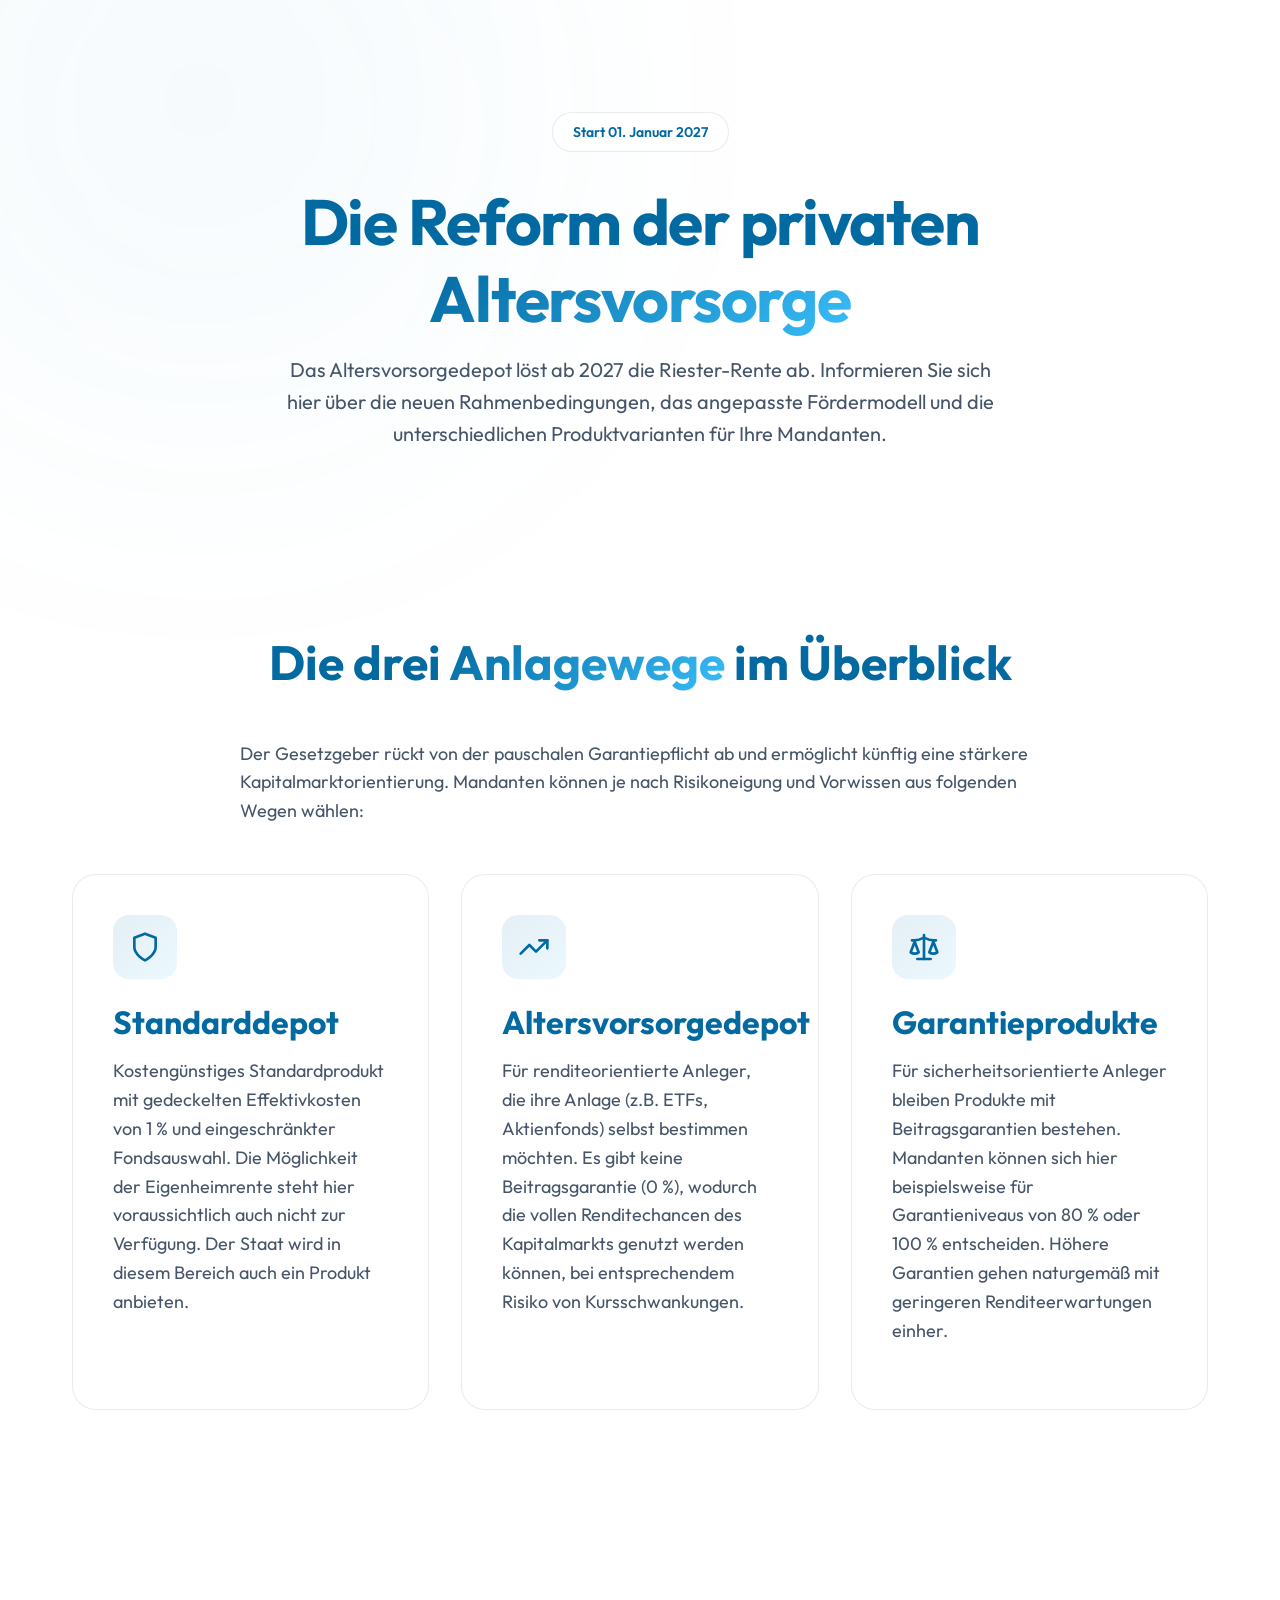
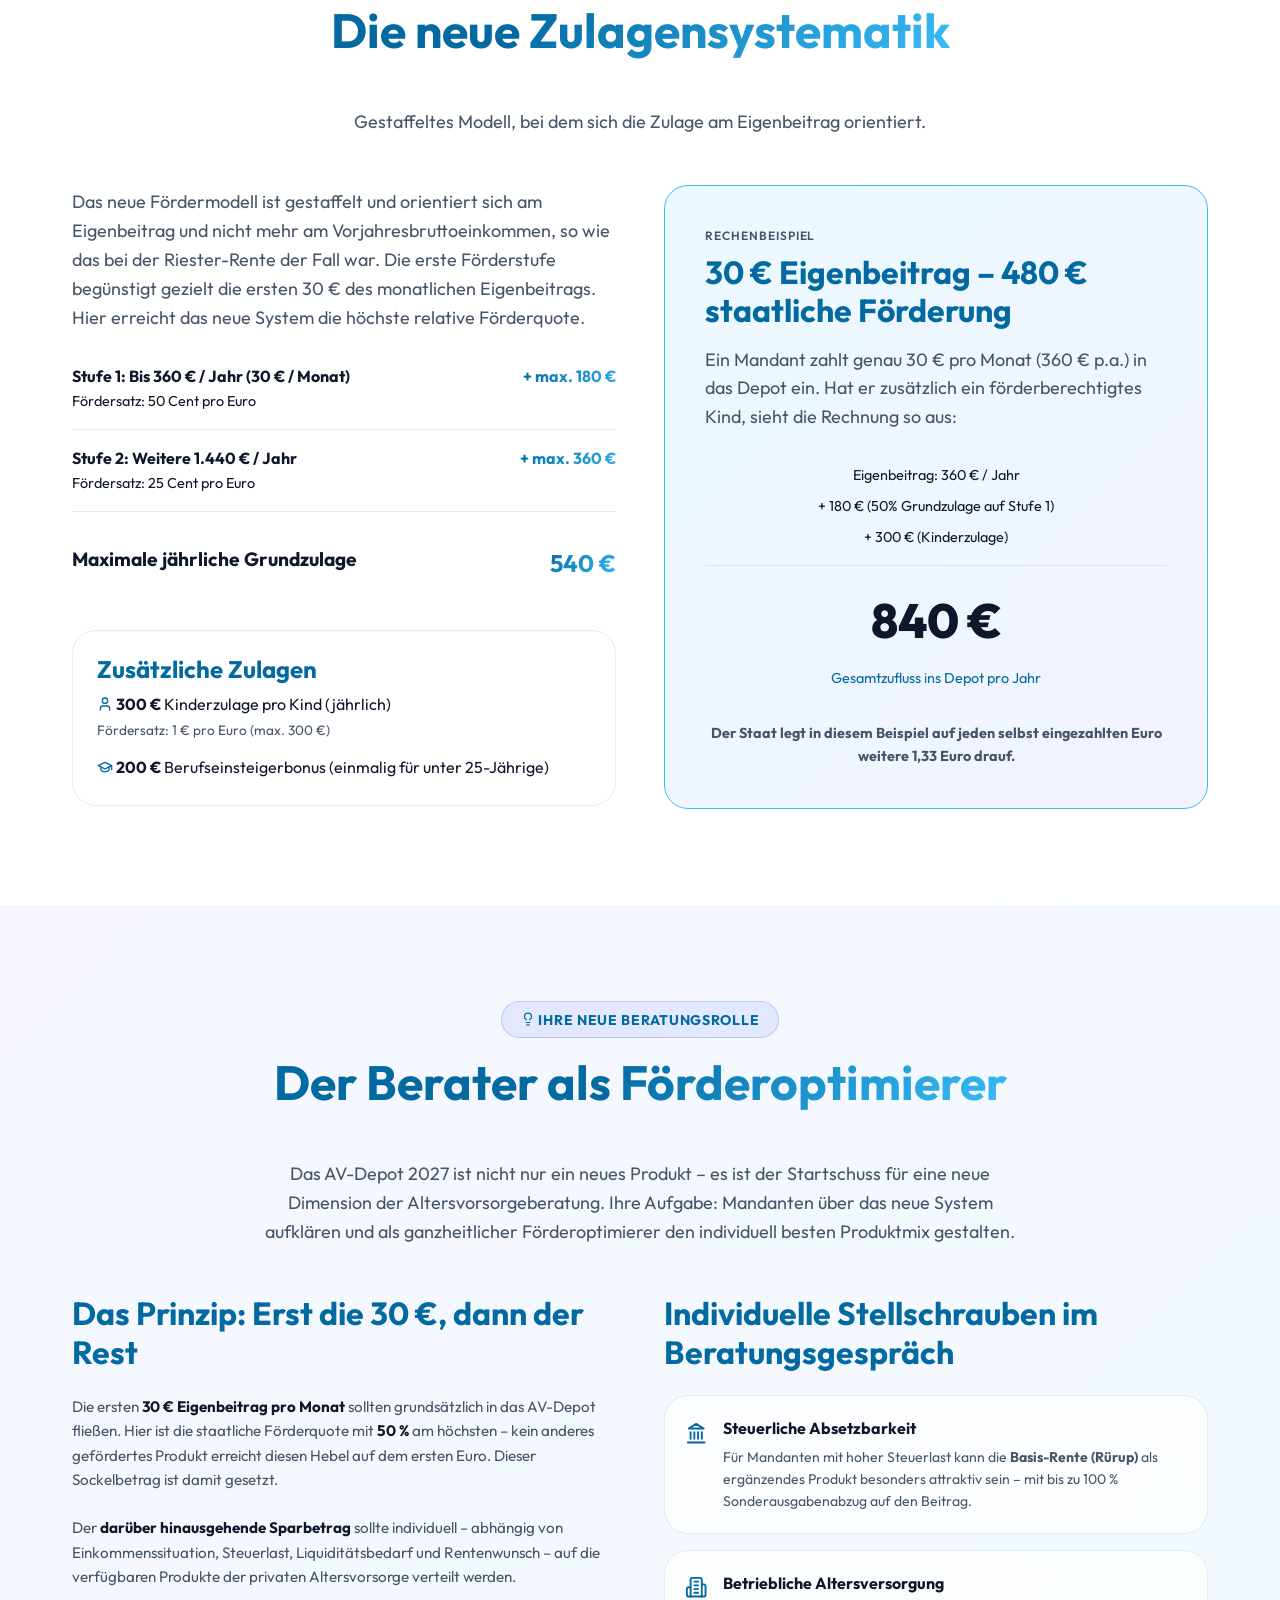
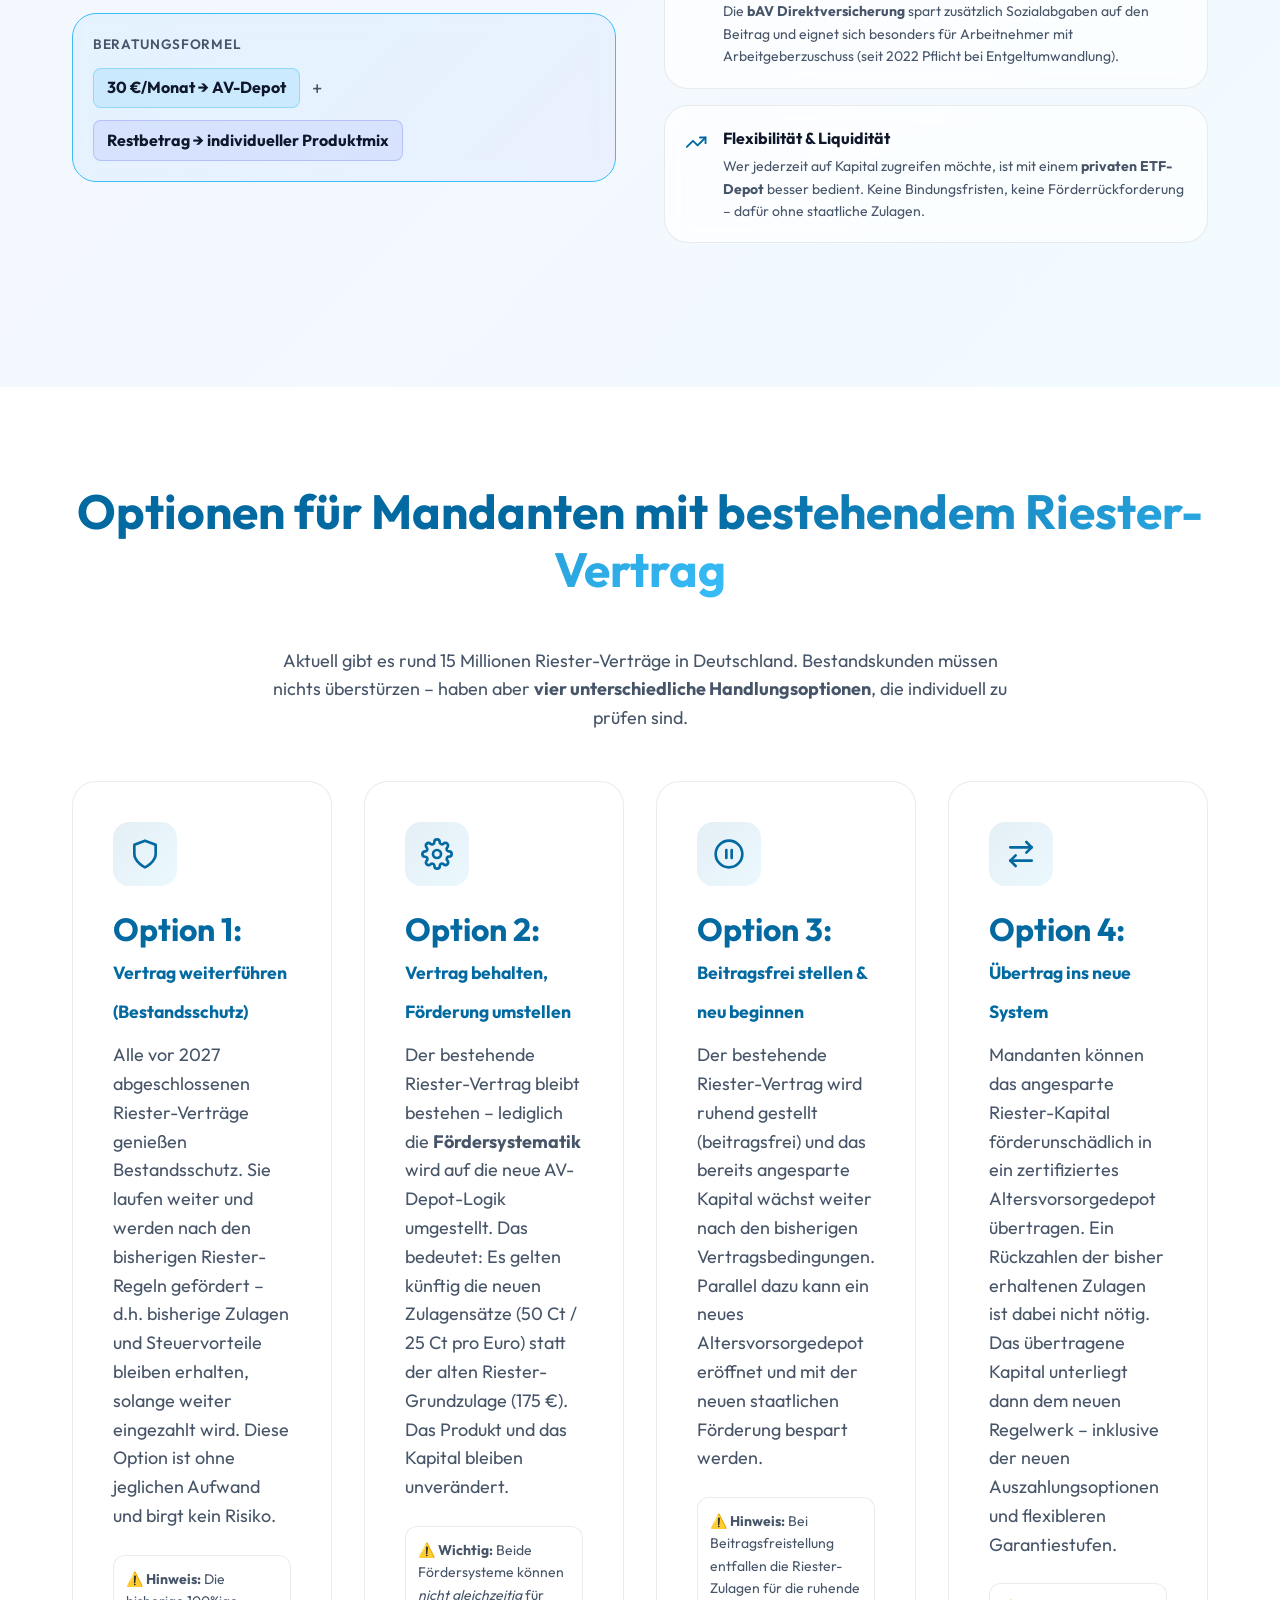
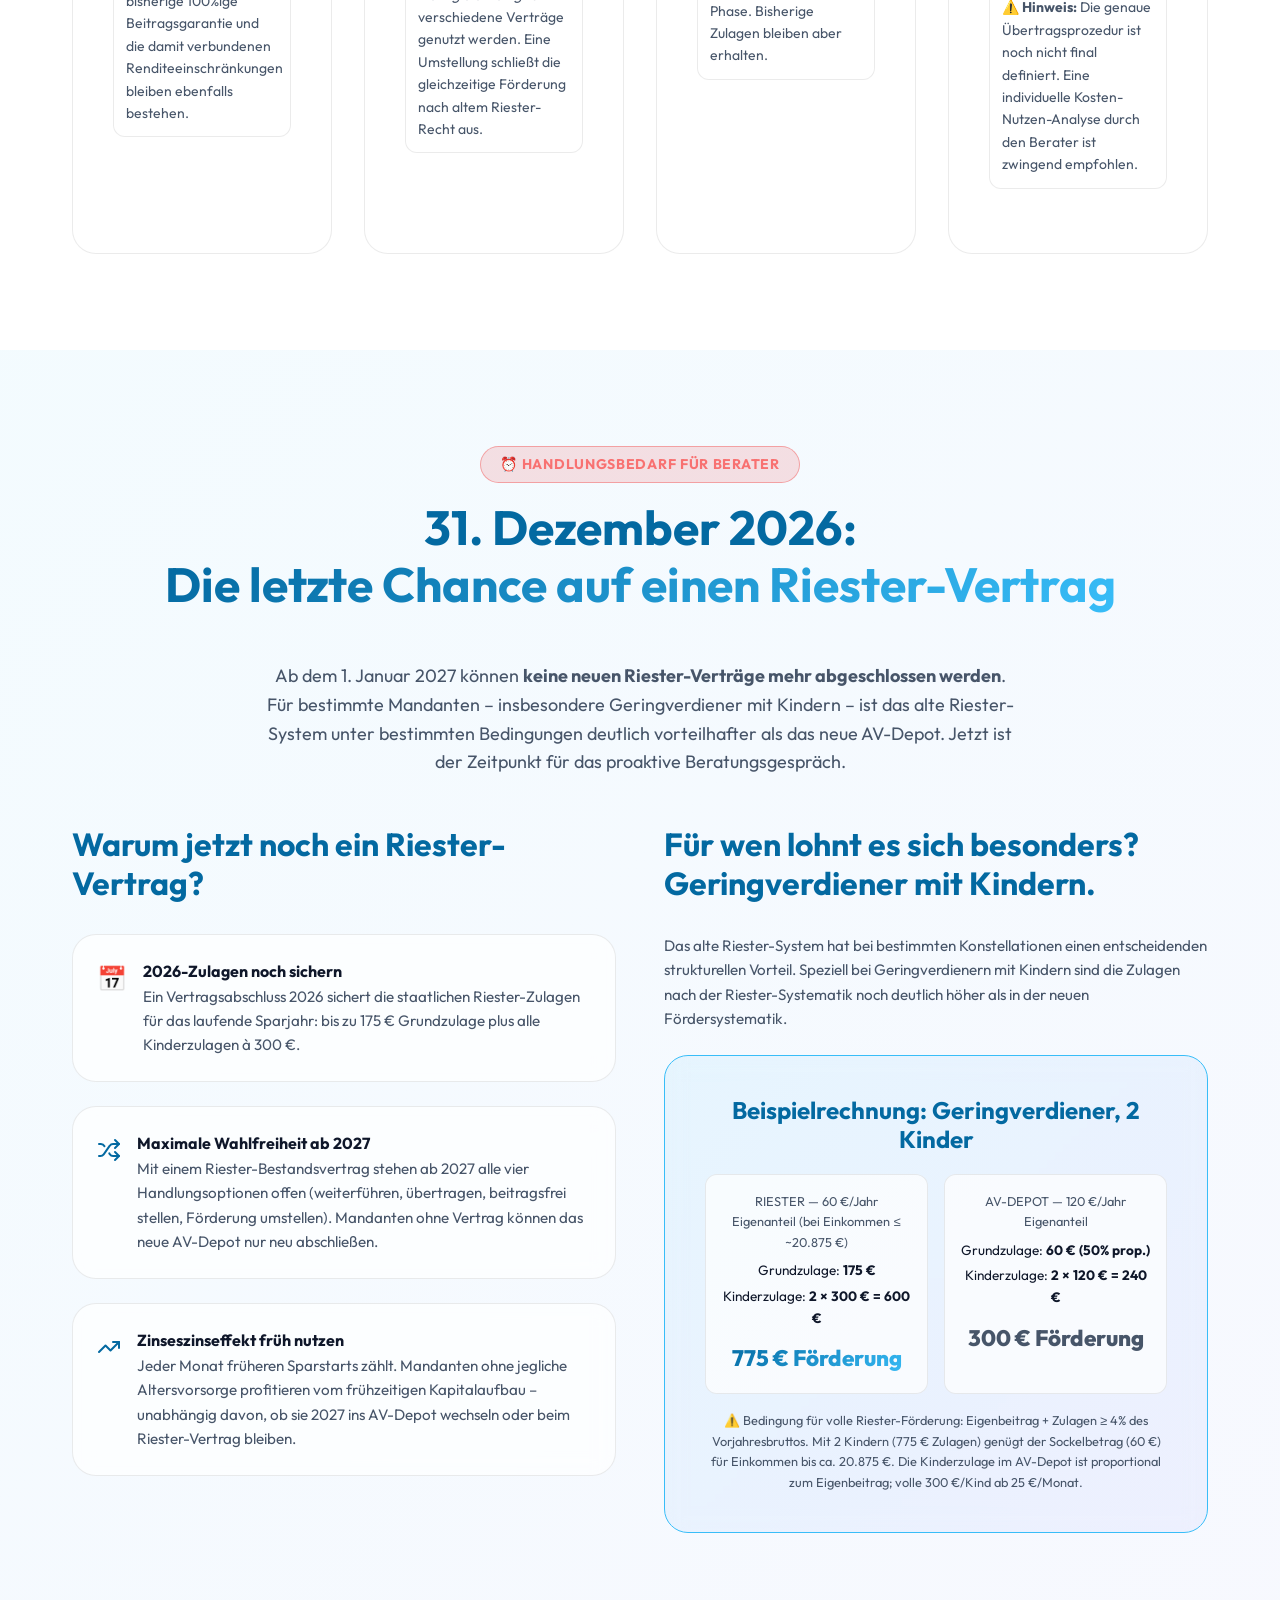
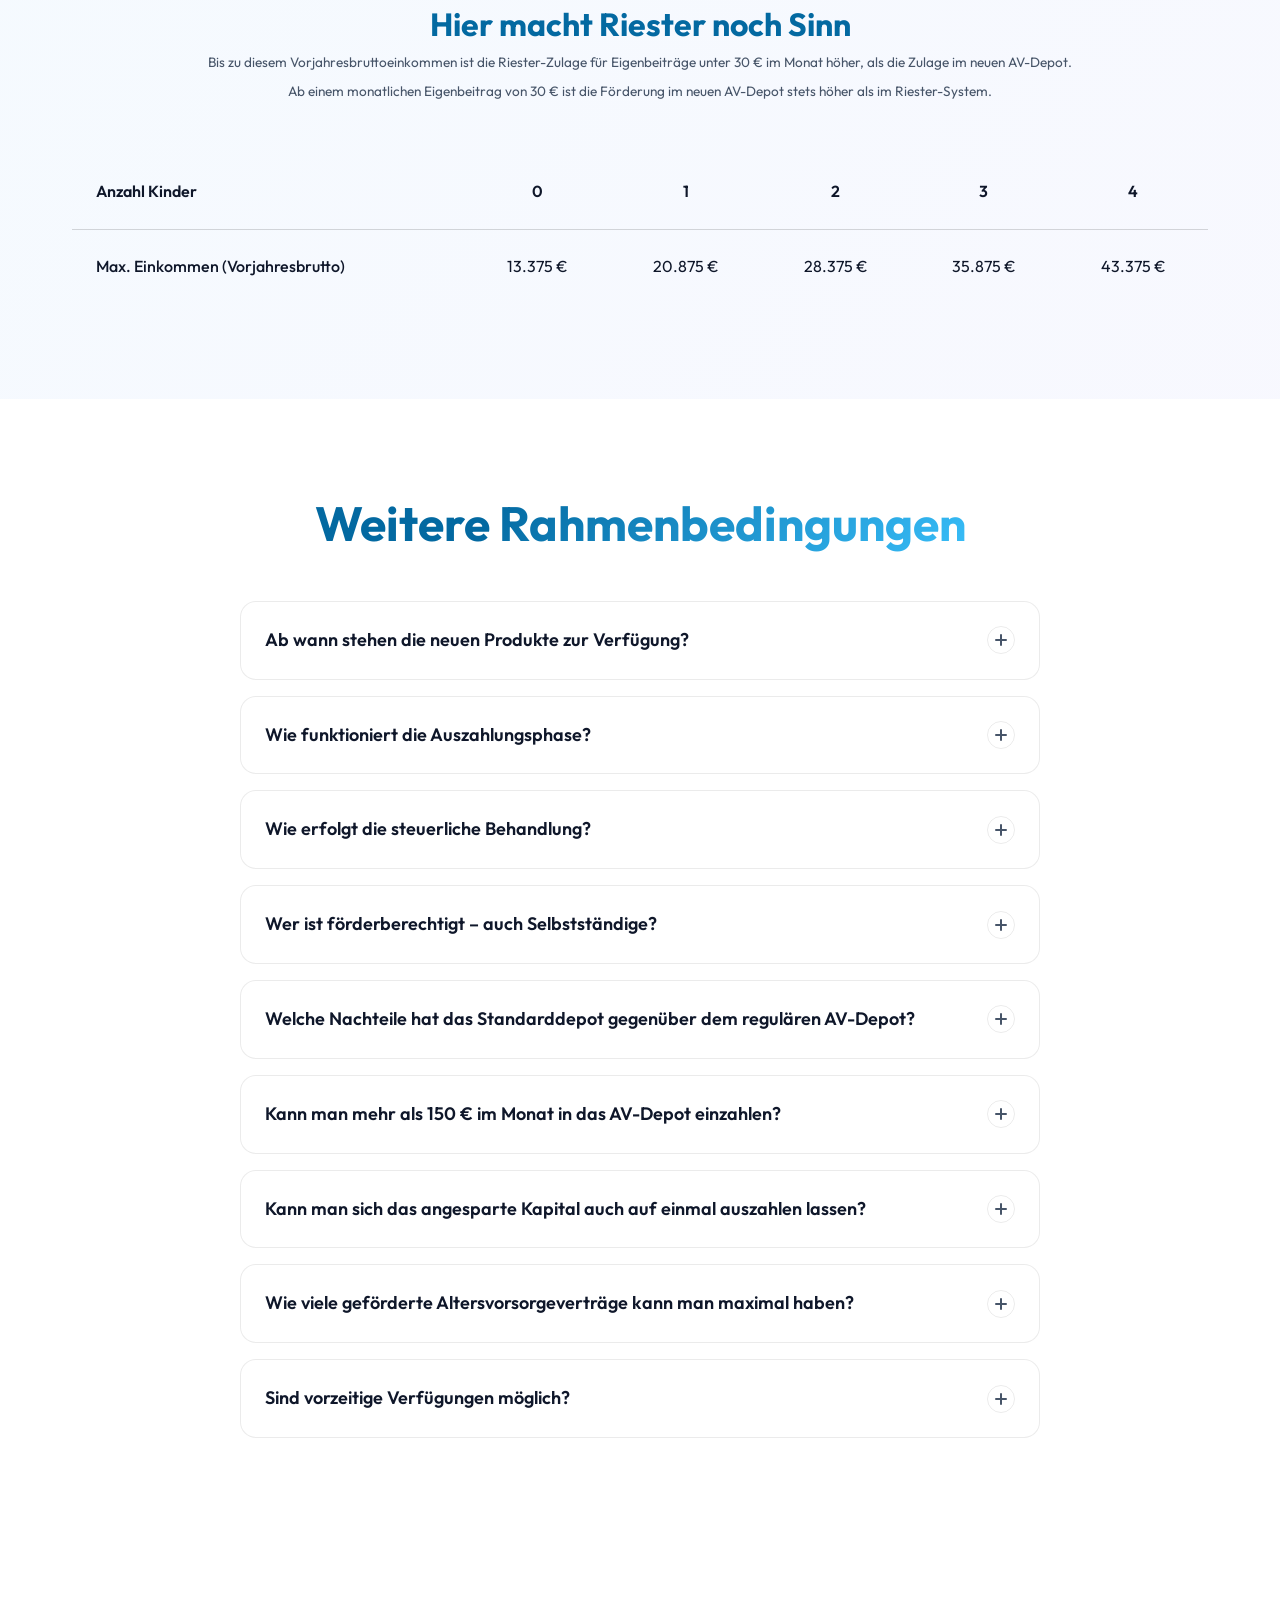
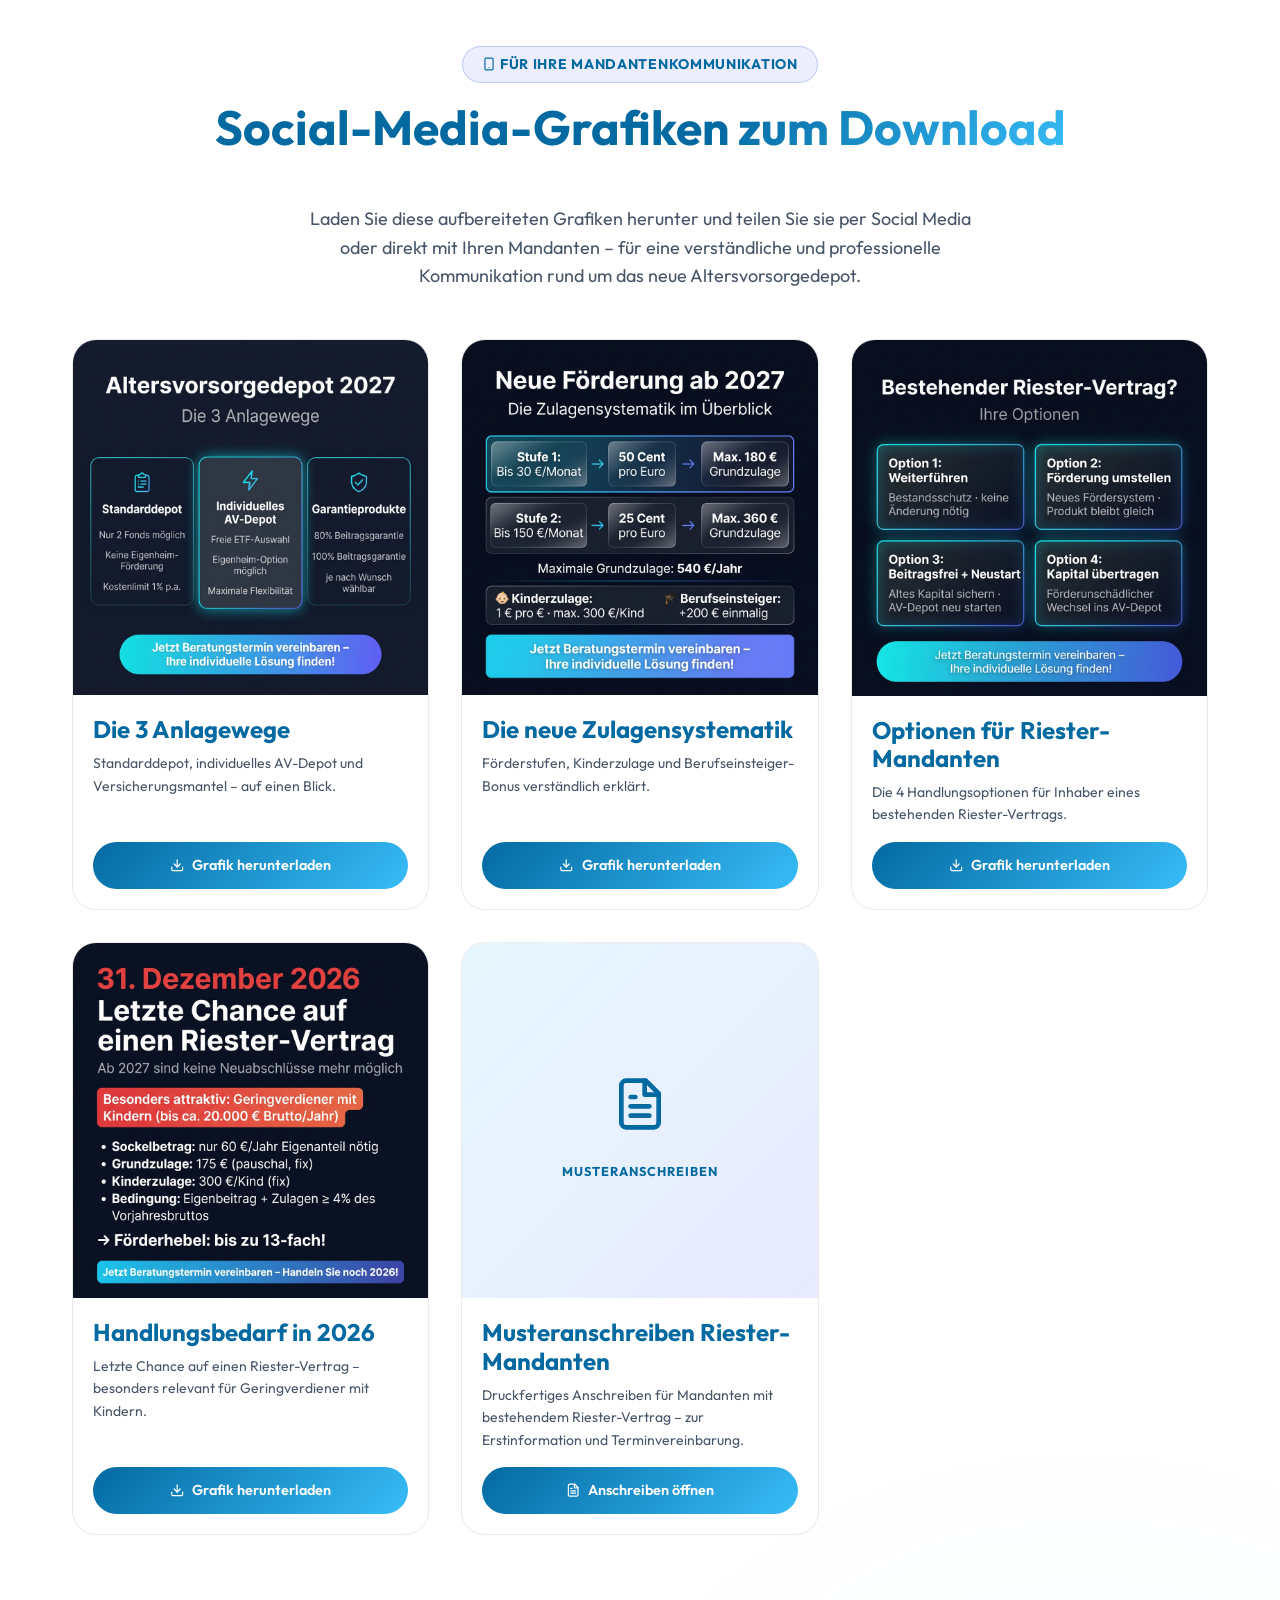
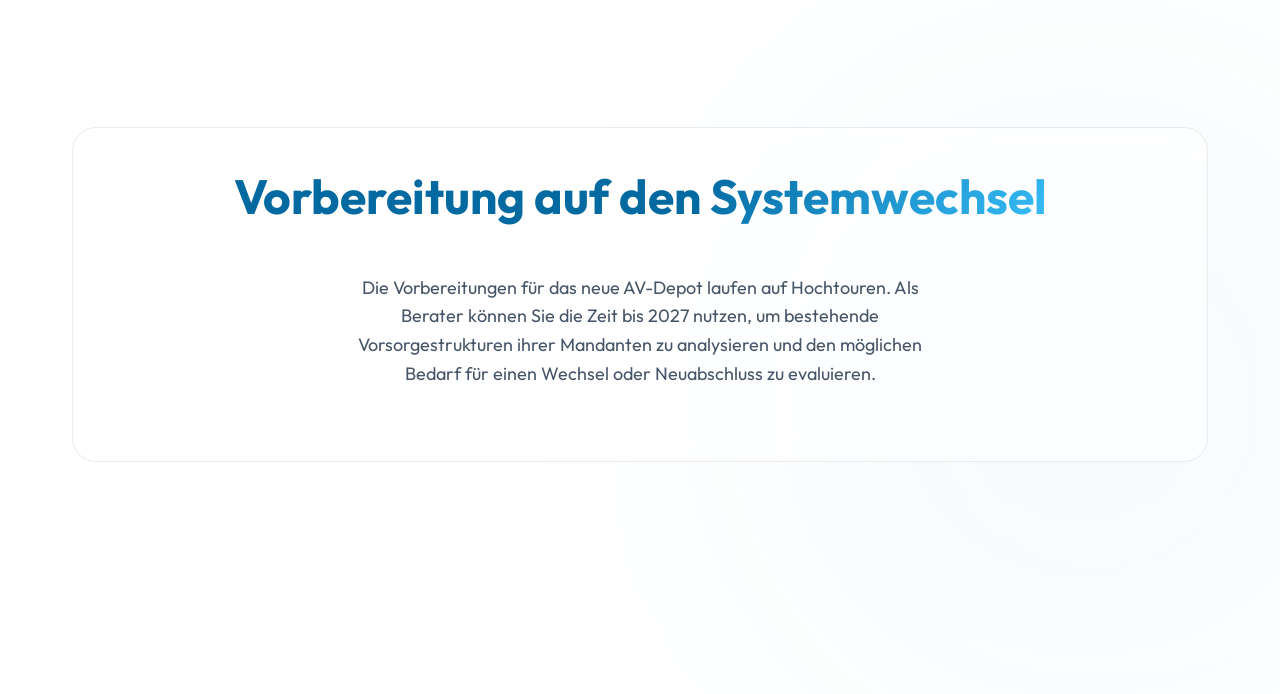
==== commit 04a47c69: "Add files via upload" ====
--- a/index.html
+++ b/index.html
@@ -44,9 +44,9 @@
               <path d="M12 22s8-4 8-10V5l-8-3-8 3v7c0 6 8 10 8 10z" />
             </svg></div>
           <h3>Standarddepot</h3>
-          <p>Konzipiert für Anleger mit geringer Kapitalmarkterfahrung. Es bietet einen unkomplizierten Einstieg in die
-            Anlage. Die Effektivkosten sind gesetzlich auf maximal 1 % gedeckelt. Die Verwaltung wird von Anbietern oder
-            einem staatlichen Träger übernommen.</p>
+          <p>Kostengünstiges Standardprodukt mit gedeckelten Effektivkosten von 1 % und eingeschränkter Fondsauswahl.
+            Die Möglichkeit der Eigenheimrente steht hier voraussichtlich auch nicht zur Verfügung. Der Staat wird in
+            diesem Bereich auch ein Produkt anbieten.</p>
         </div>
 
         <div class="glass-card reveal" style="transition-delay: 0.1s;">
@@ -84,14 +84,15 @@
     <div class="container">
       <div class="reveal" style="text-align: center; margin-bottom: 3rem;">
         <h2>Die neue <span class="text-gradient">Zulagensystematik</span></h2>
-        <p style="max-width: 700px; margin: 0.75rem auto 0;">Fokus auf die <strong
-            style="color: var(--text-primary);">ersten 30
-            Euro</strong></p>
+        <p style="max-width: 700px; margin: 0.75rem auto 0;">Gestaffeltes Modell, bei dem sich die Zulage am
+          Eigenbeitrag orientiert.
       </div>
     </div>
     <div class="container grid-2">
       <div class="reveal">
-        <p>Das neue Fördermodell ist gestaffelt und begünstigt gezielt die ersten 30 € des monatlichen Eigenbeitrags.
+        <p>Das neue Fördermodell ist gestaffelt und orientiert sich am Eigenbeitrag und nicht mehr am
+          Vorjahresbruttoeinkommen, so wie das bei der Riester-Rente der Fall war. Die erste Förderstufe begünstigt
+          gezielt die ersten 30 € des monatlichen Eigenbeitrags.
           Hier erreicht das neue System die höchste relative Förderquote.</p>
 
         <div class="subsidy-detail">
@@ -140,7 +141,9 @@
       <div class="reveal" style="transition-delay: 0.2s;">
         <div class="glass-card"
           style="background: linear-gradient(135deg, rgba(56, 189, 248, 0.1), rgba(129, 140, 248, 0.1)); border-color: var(--accent-secondary);">
-          <p style="font-size: 0.75rem; color: var(--text-secondary); font-weight: 600; text-transform: uppercase; letter-spacing: 0.08em; margin-bottom: 0.5rem;">Rechenbeispiel</p>
+          <p
+            style="font-size: 0.75rem; color: var(--text-secondary); font-weight: 600; text-transform: uppercase; letter-spacing: 0.08em; margin-bottom: 0.5rem;">
+            Rechenbeispiel</p>
           <h3>30 € Eigenbeitrag – 480 € staatliche Förderung</h3>
           <p>Ein Mandant zahlt genau 30 € pro Monat (360 € p.a.) in das Depot ein. Hat er zusätzlich ein
             förderberechtigtes Kind, sieht die Rechnung so aus:</p>
@@ -154,9 +157,9 @@
             <div style="font-size: 0.9rem; color: var(--accent-primary);">Gesamtzufluss ins Depot pro Jahr</div>
           </div>
 
-          <p style="font-size: 0.9rem; margin-bottom: 0; text-align: center;"><strong>Der Staat legt auf jeden selbst
-              eingezahlten Euro weitere 1,33 Euro drauf.</strong> Kein anderes gefördertes Altersvorsorgeprodukt
-            erreicht diesen Förderhebel auf den ersten Euro.</p>
+          <p style="font-size: 0.9rem; margin-bottom: 0; text-align: center;"><strong>Der Staat legt in diesem Beispiel
+              auf jeden selbst
+              eingezahlten Euro weitere 1,33 Euro drauf.</strong>
         </div>
       </div>
     </div>
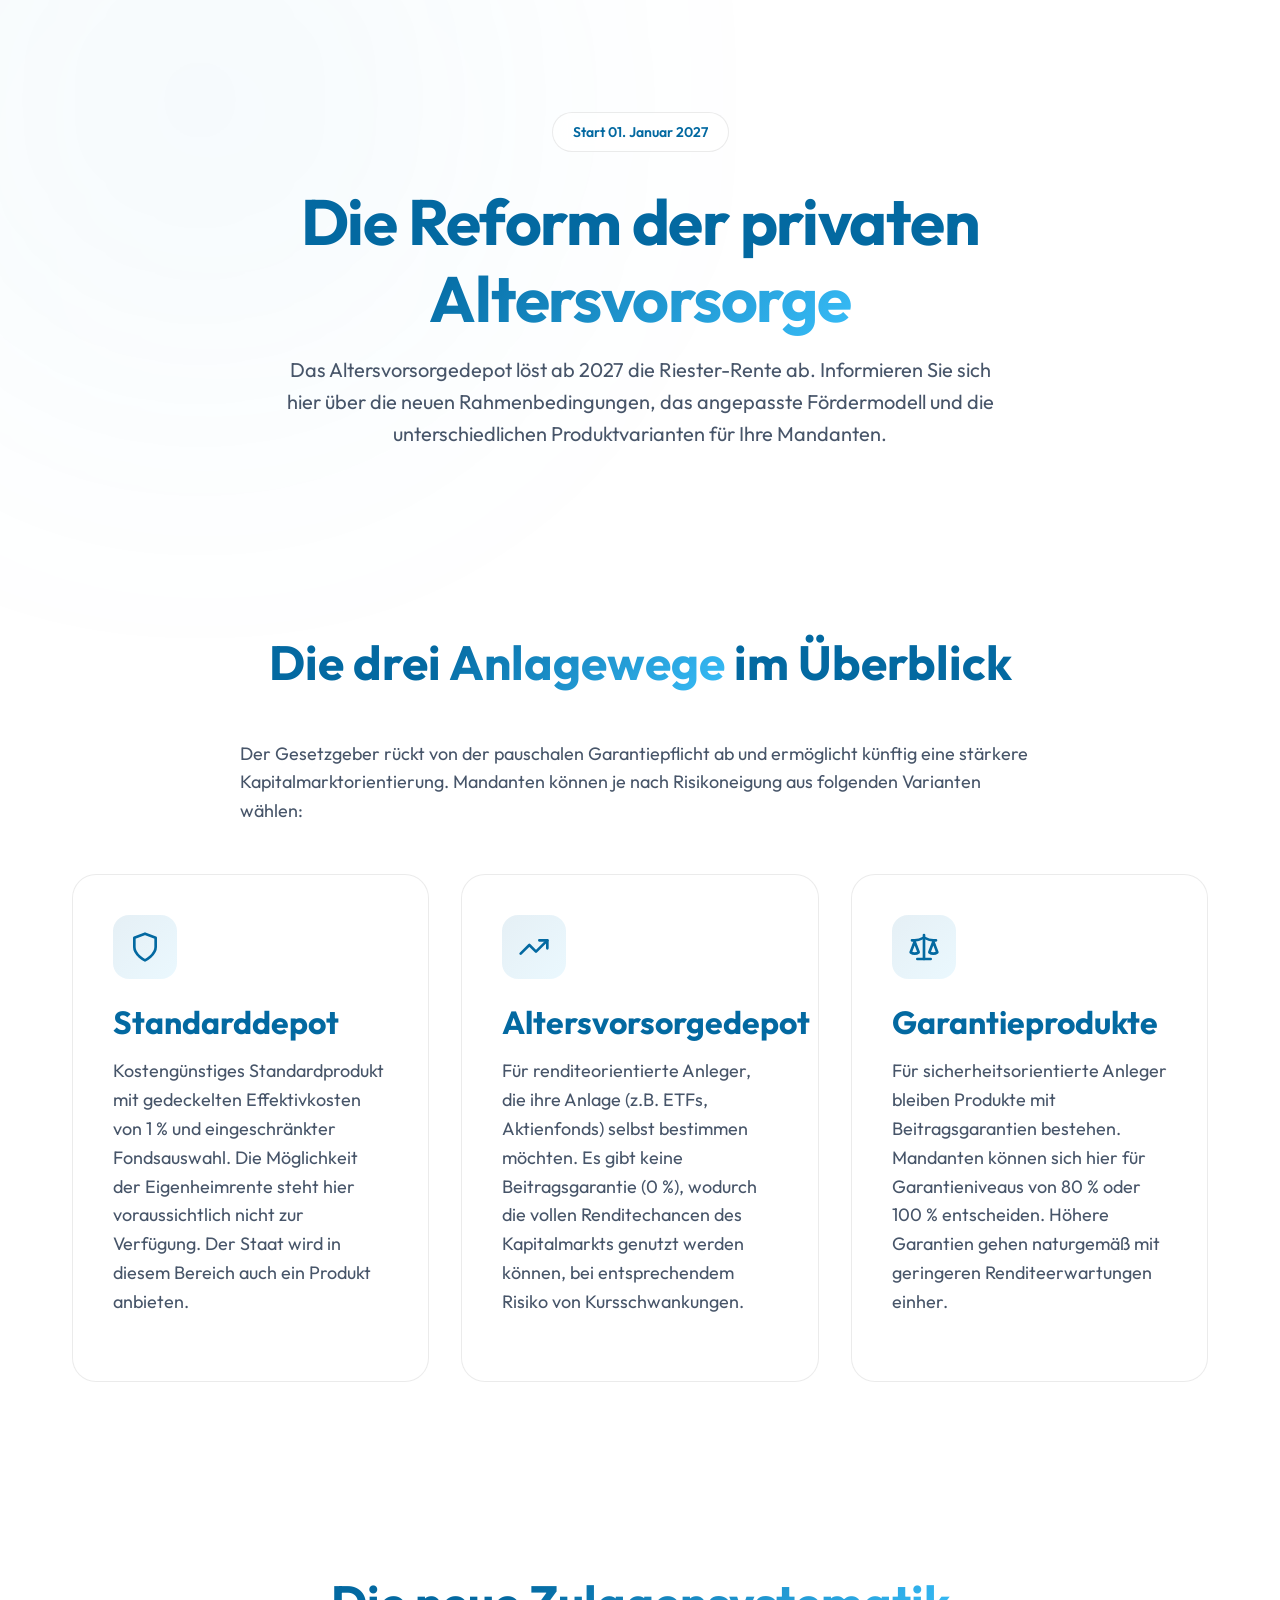
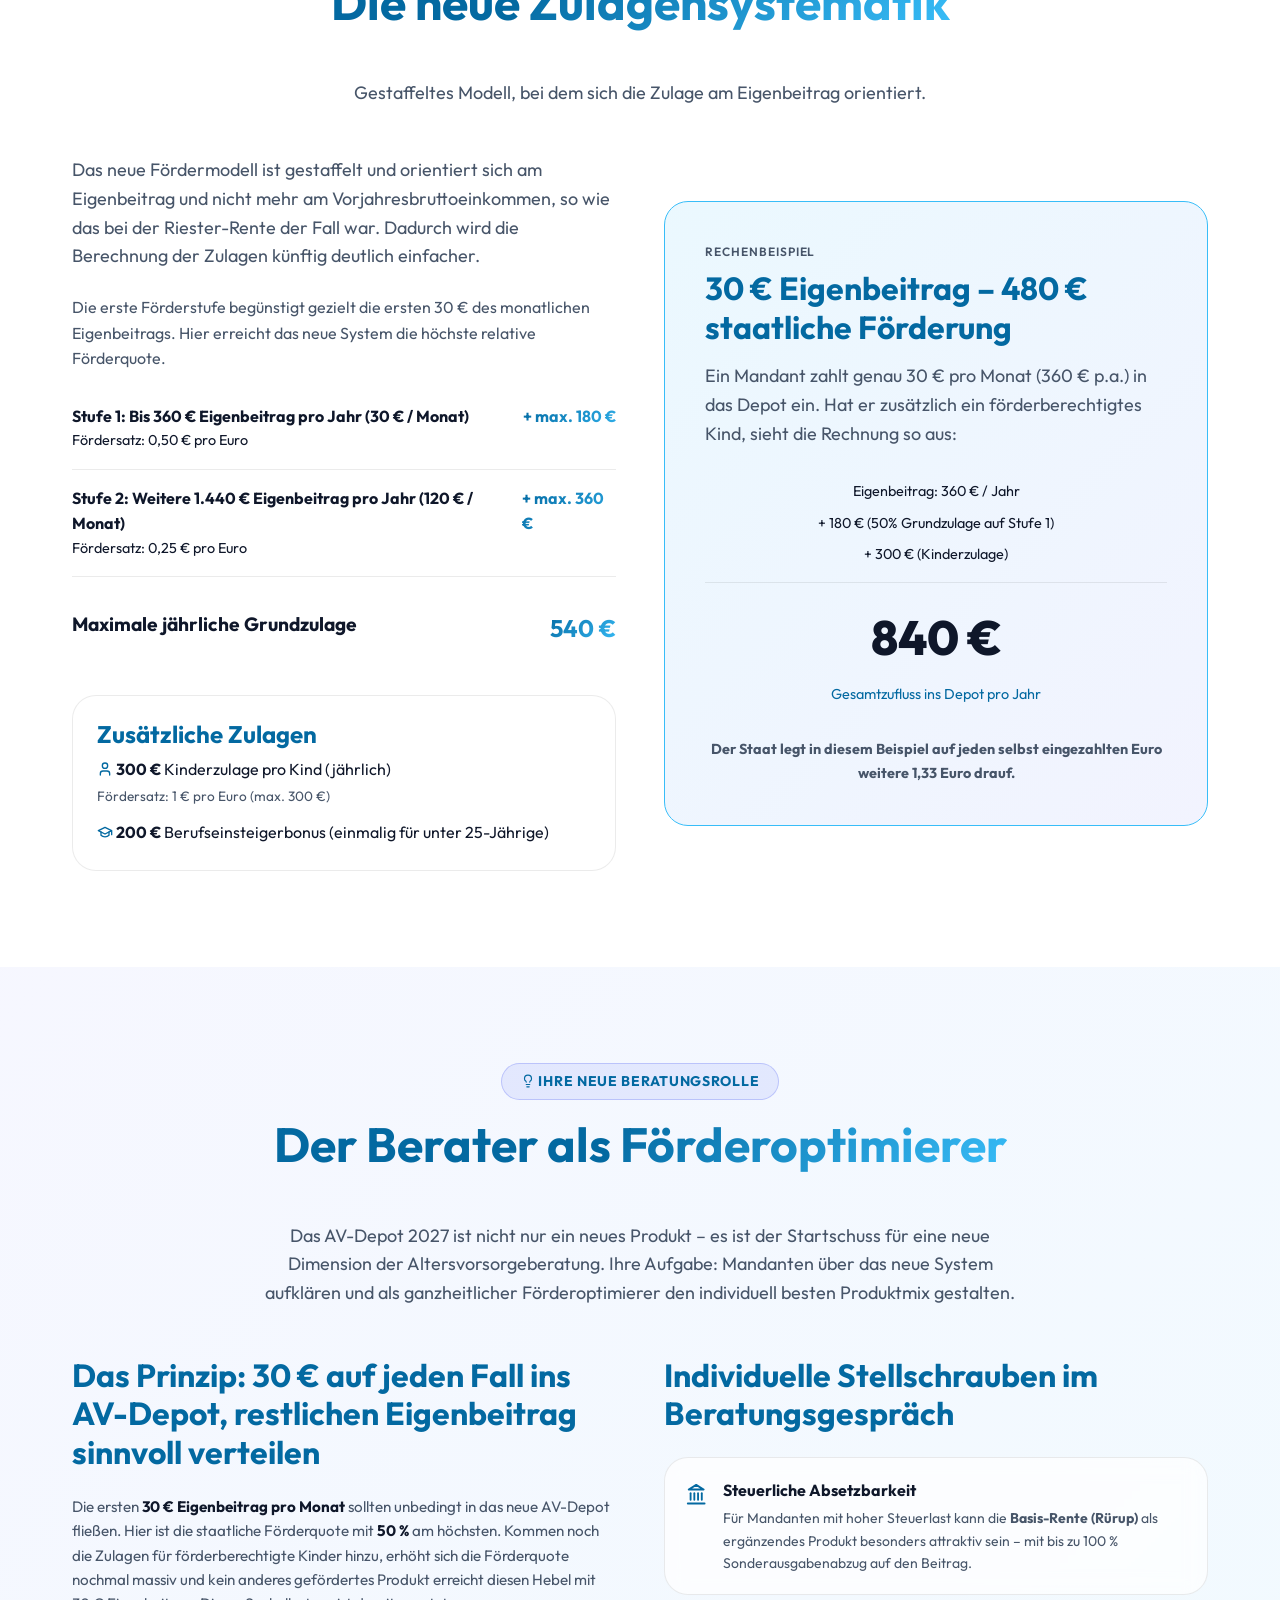
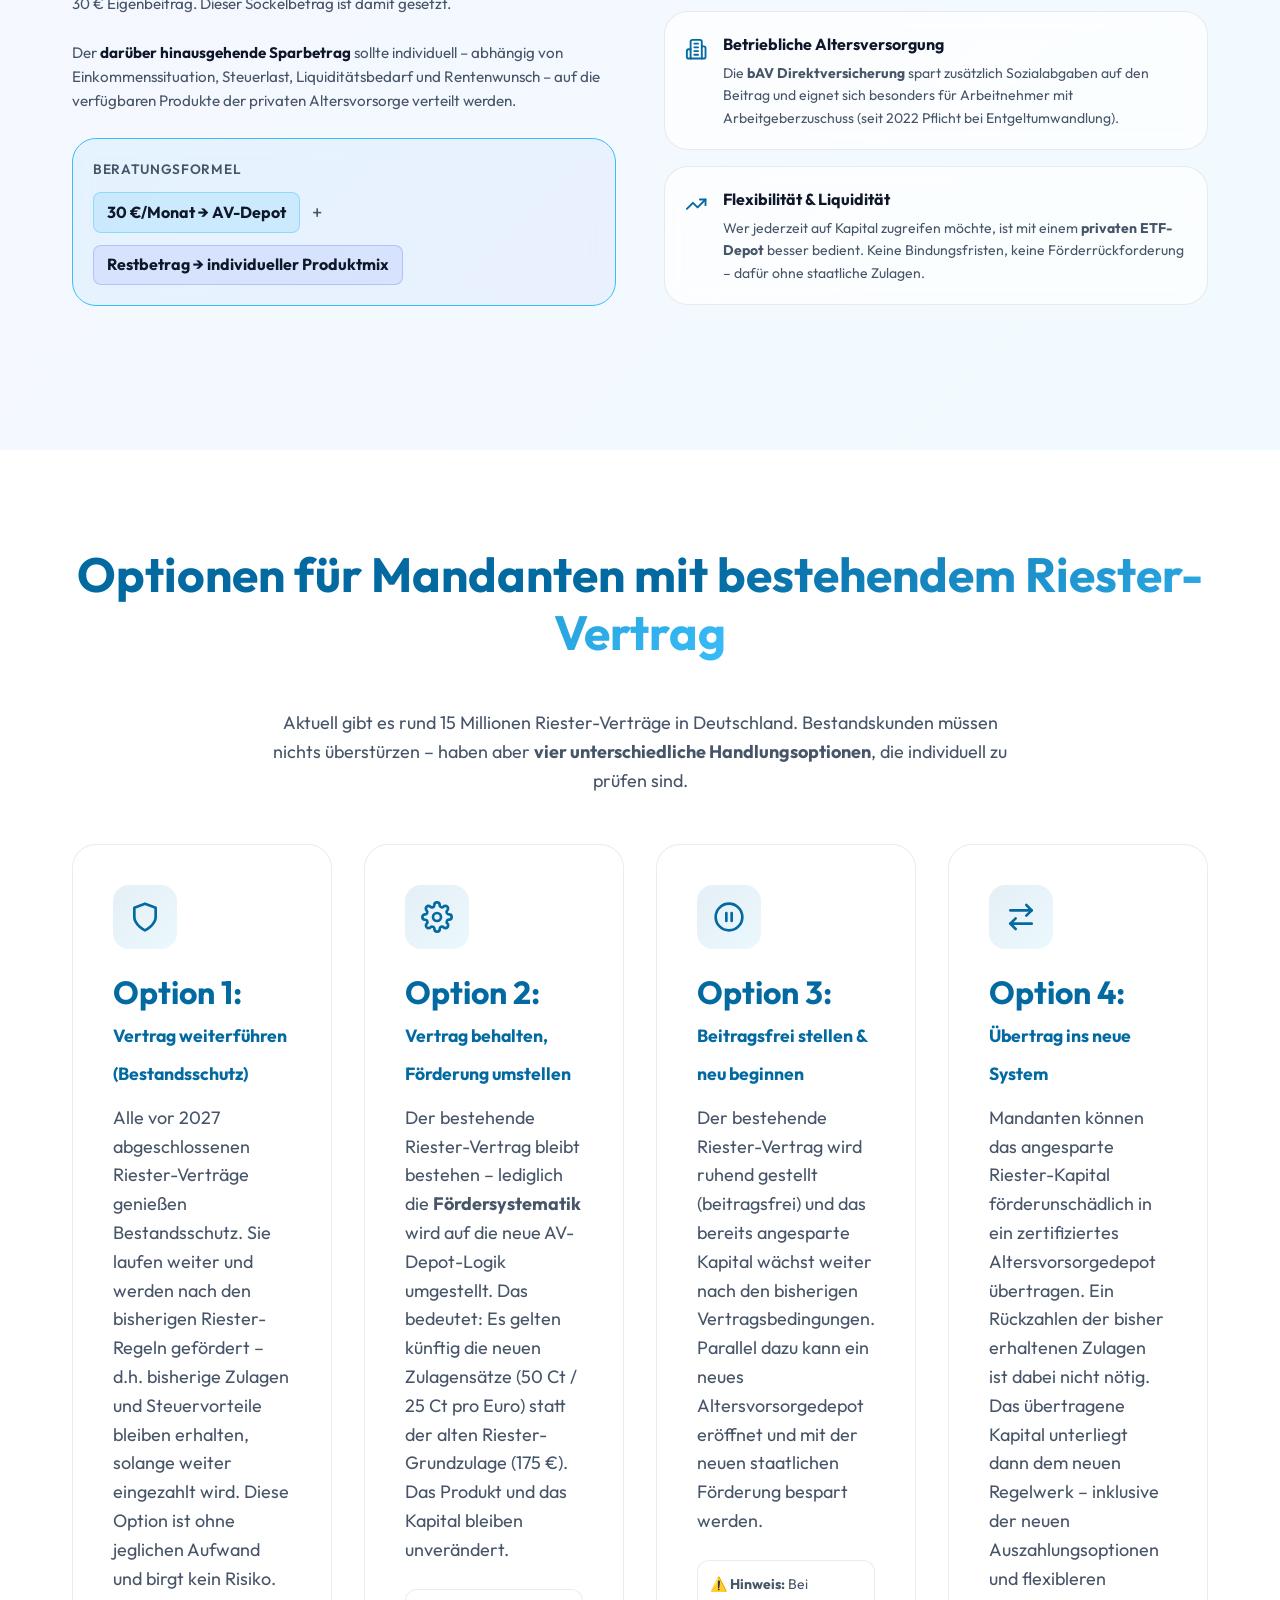
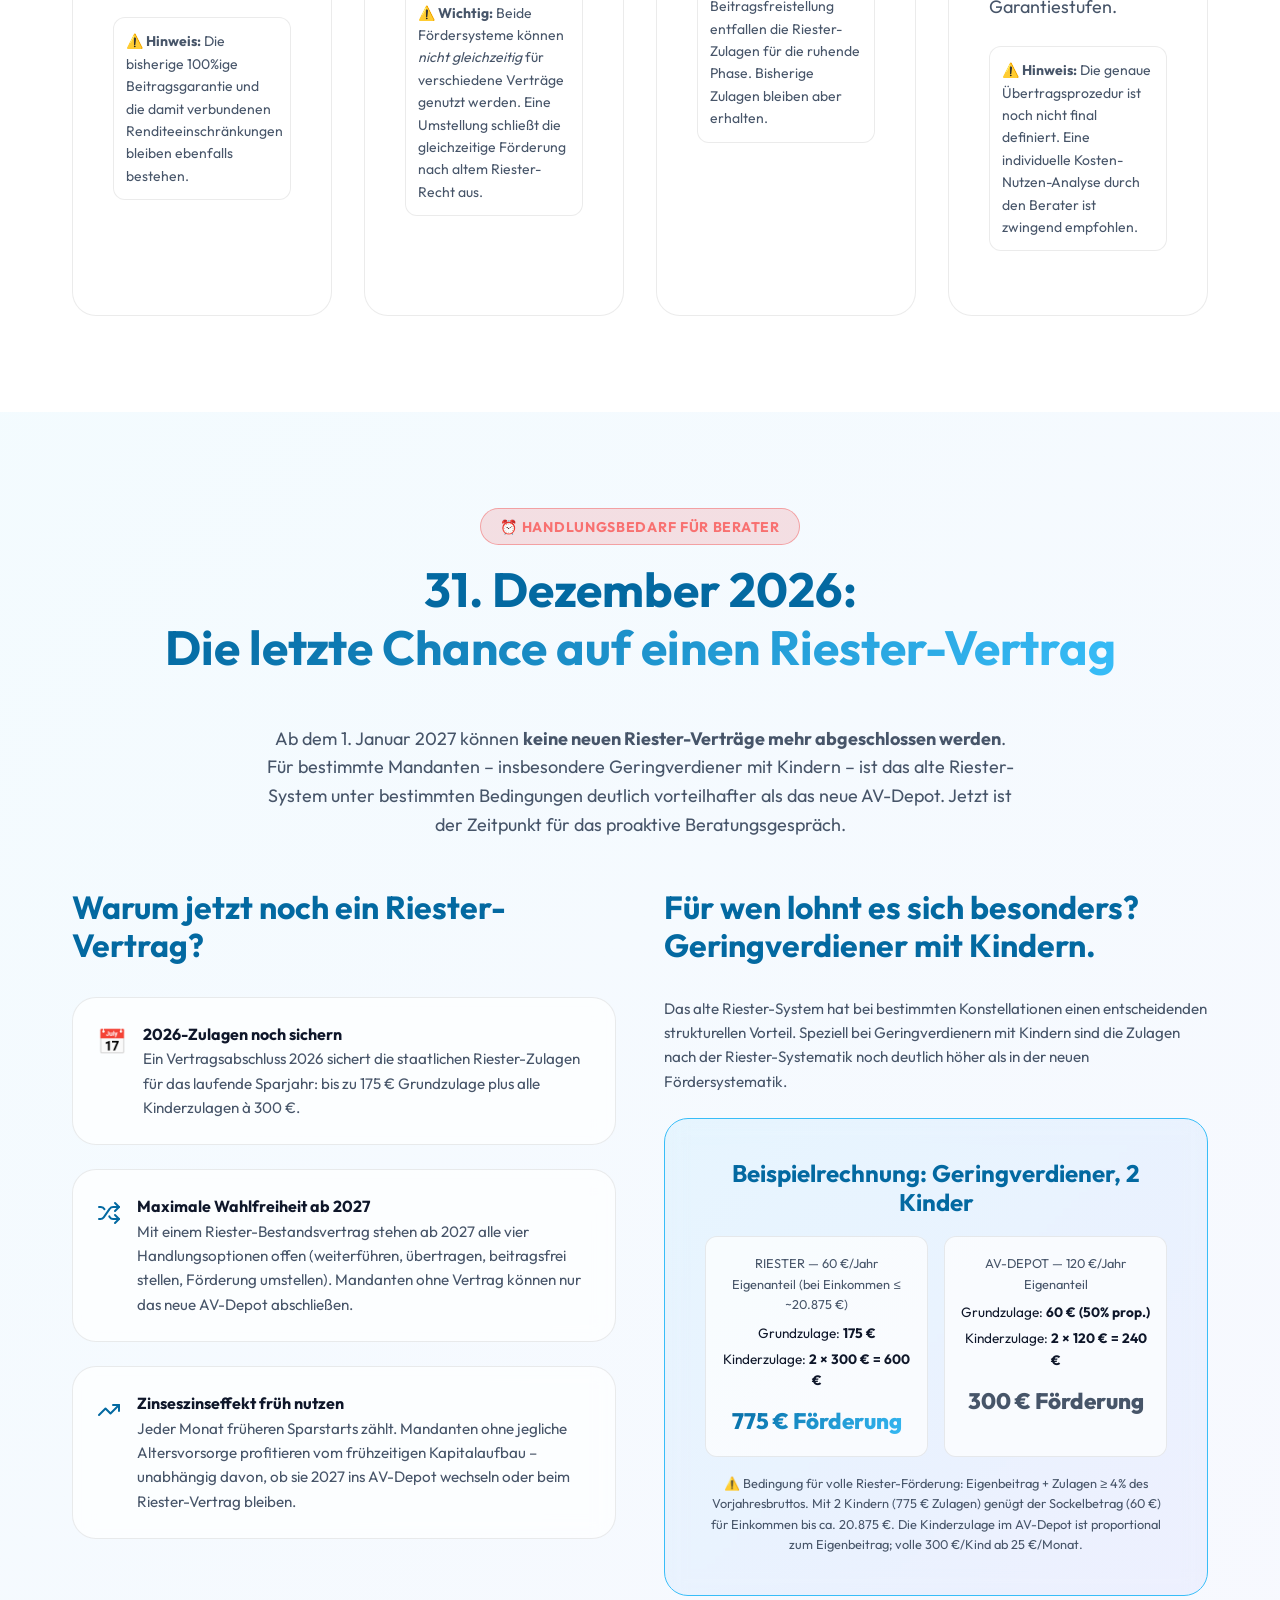
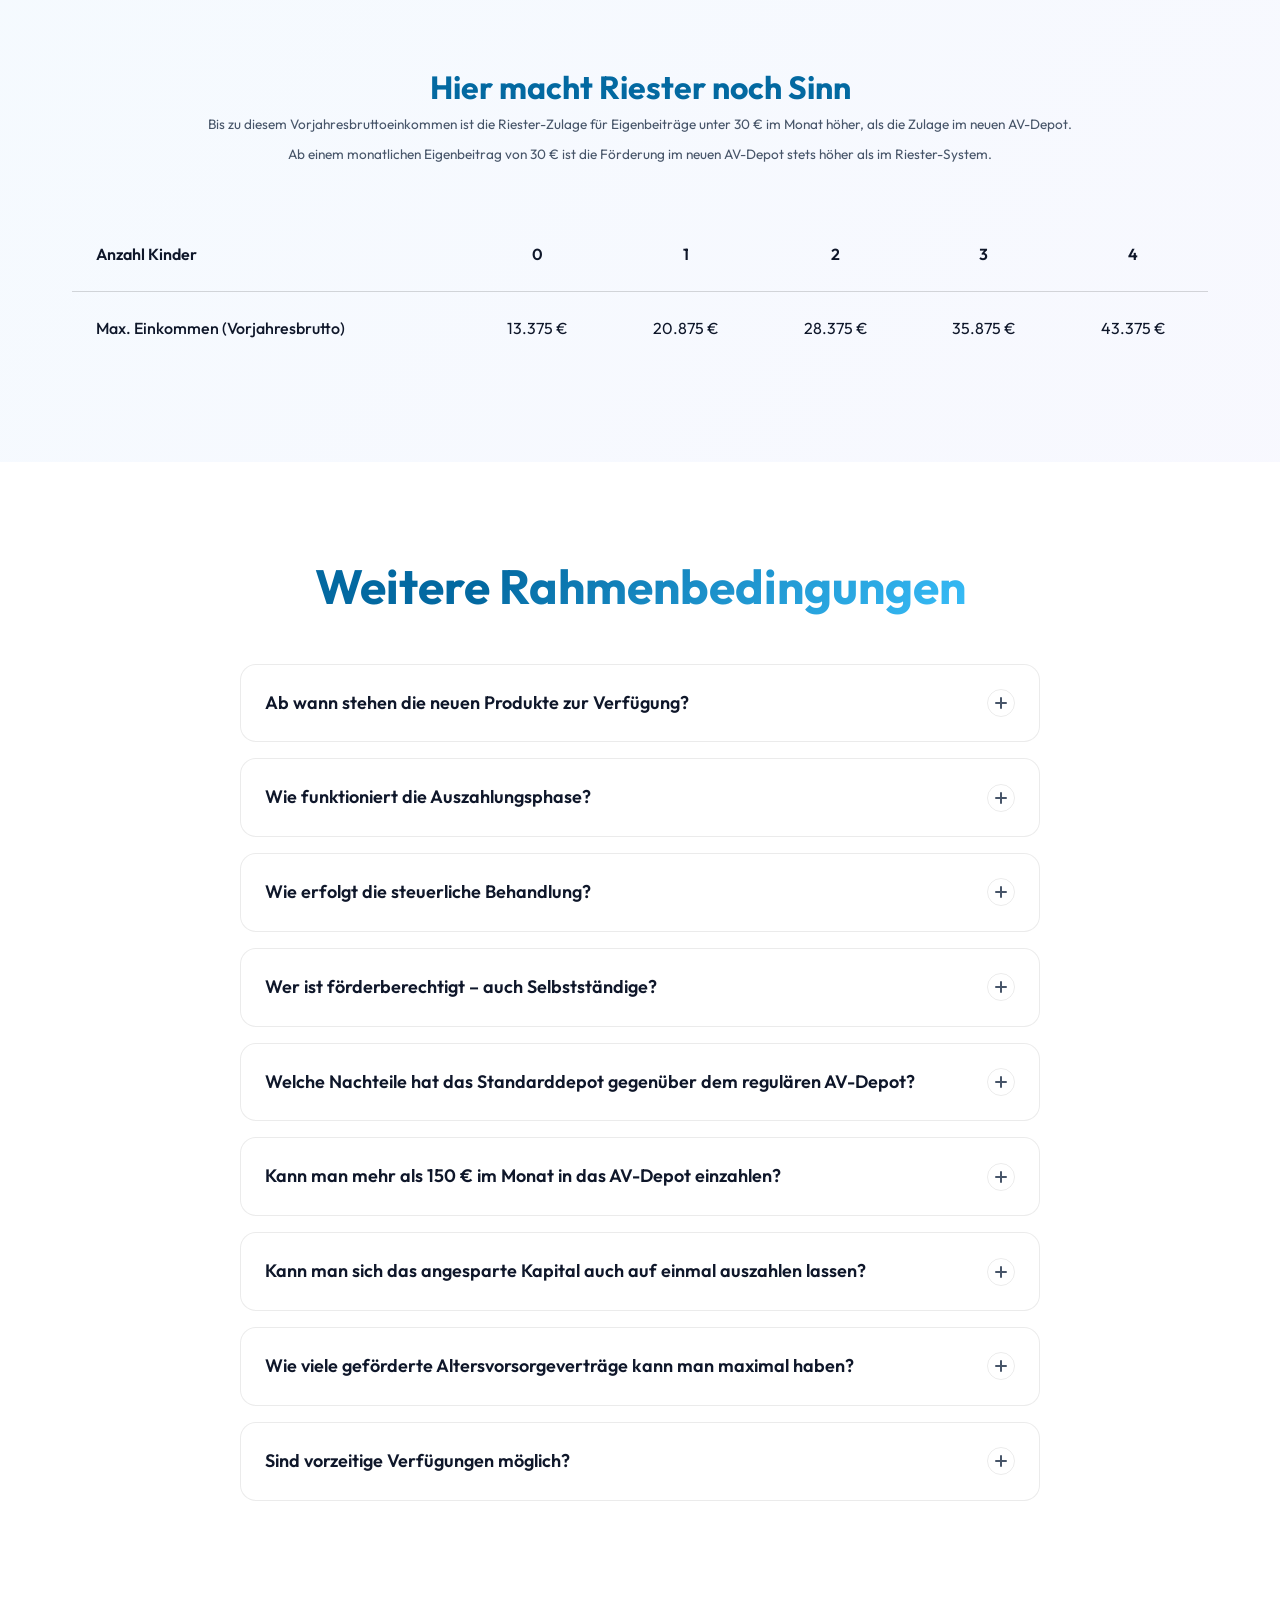
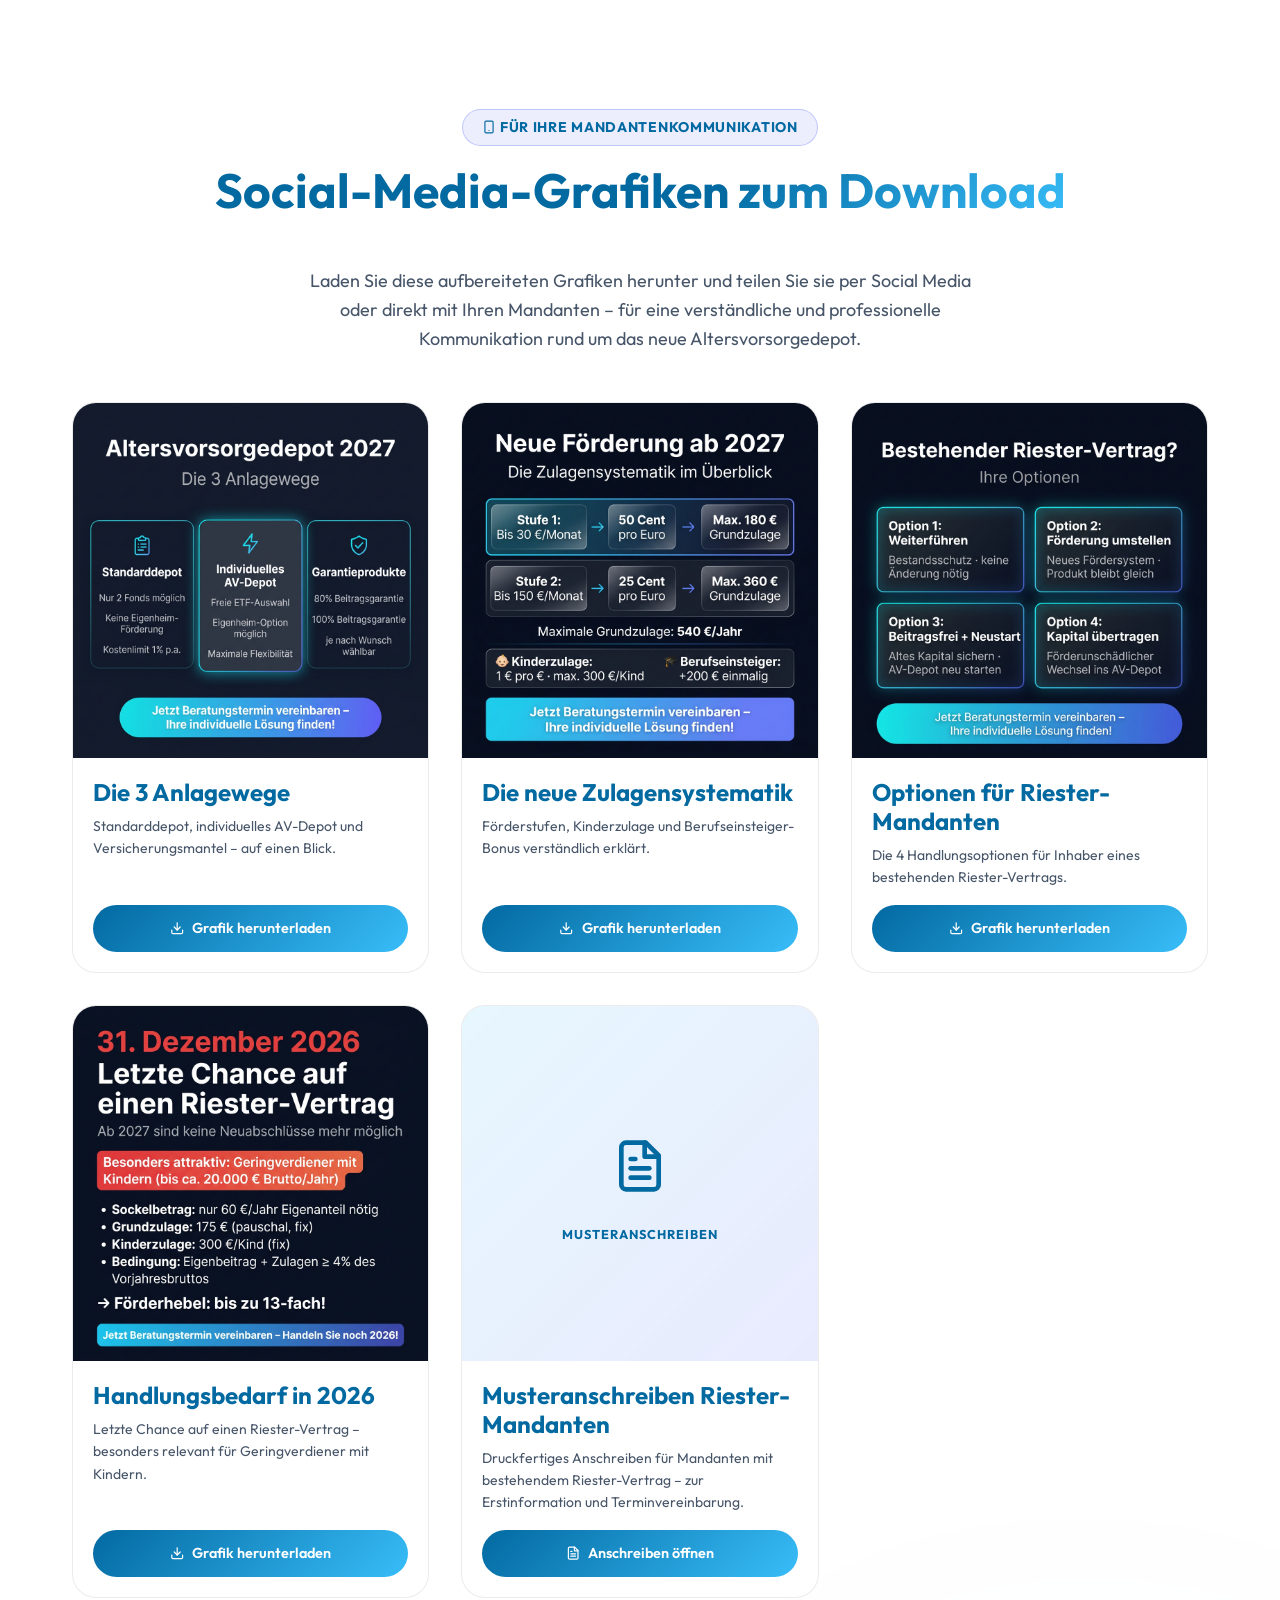
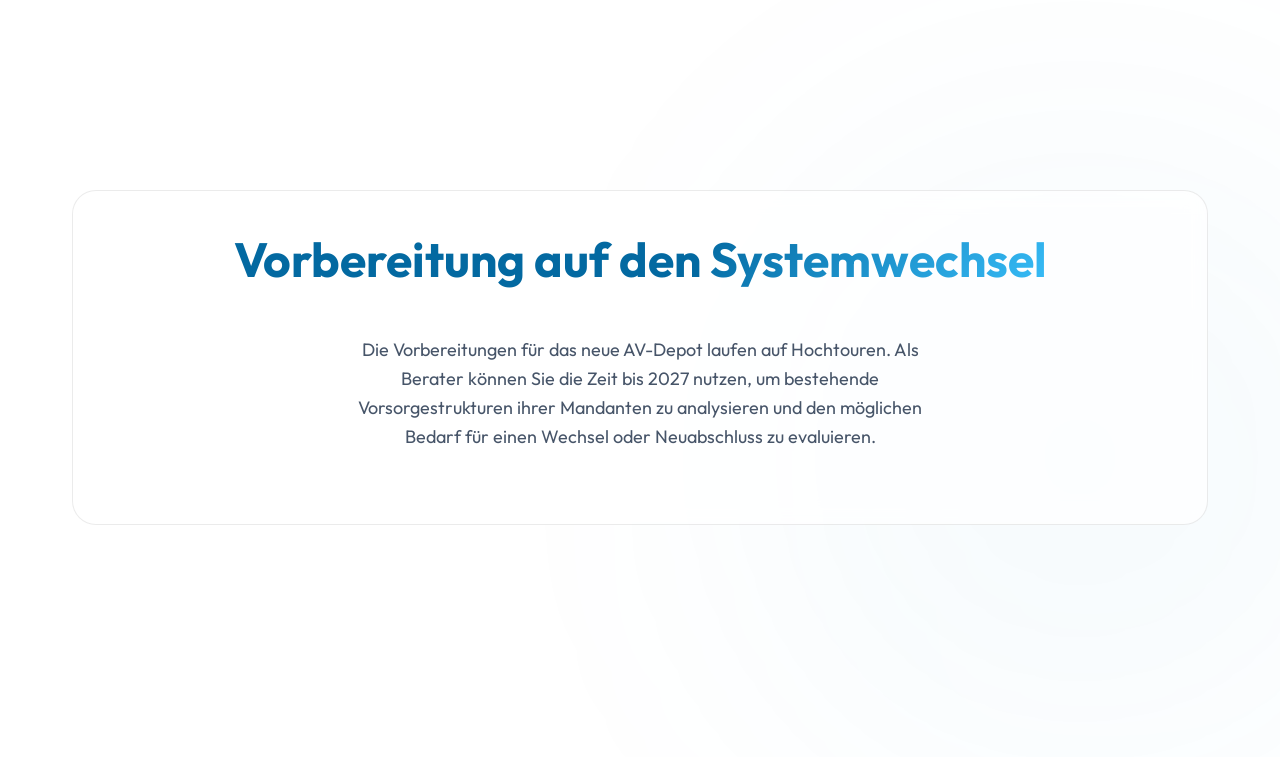
==== commit 66785033: "Add files via upload" ====
--- a/index.html
+++ b/index.html
@@ -35,7 +35,7 @@
       <h2 class="reveal">Die drei <span class="text-gradient">Anlagewege</span> im Überblick</h2>
       <p class="reveal text-center" style="max-width: 800px; margin: 0 auto 3rem;">Der Gesetzgeber rückt von der
         pauschalen Garantiepflicht ab und ermöglicht künftig eine stärkere Kapitalmarktorientierung. Mandanten können je
-        nach Risikoneigung und Vorwissen aus folgenden Wegen wählen:</p>
+        nach Risikoneigung aus folgenden Varianten wählen:</p>
 
       <div class="grid-3">
         <div class="glass-card reveal">
@@ -45,7 +45,7 @@
             </svg></div>
           <h3>Standarddepot</h3>
           <p>Kostengünstiges Standardprodukt mit gedeckelten Effektivkosten von 1 % und eingeschränkter Fondsauswahl.
-            Die Möglichkeit der Eigenheimrente steht hier voraussichtlich auch nicht zur Verfügung. Der Staat wird in
+            Die Möglichkeit der Eigenheimrente steht hier voraussichtlich nicht zur Verfügung. Der Staat wird in
             diesem Bereich auch ein Produkt anbieten.</p>
         </div>
 
@@ -72,7 +72,7 @@
             </svg></div>
           <h3>Garantieprodukte</h3>
           <p>Für sicherheitsorientierte Anleger bleiben Produkte mit Beitragsgarantien bestehen. Mandanten können sich
-            hier beispielsweise für Garantieniveaus von 80 % oder 100 % entscheiden. Höhere Garantien gehen naturgemäß
+            hier für Garantieniveaus von 80 % oder 100 % entscheiden. Höhere Garantien gehen naturgemäß
             mit geringeren Renditeerwartungen einher.</p>
         </div>
       </div>
@@ -91,22 +91,27 @@
     <div class="container grid-2">
       <div class="reveal">
         <p>Das neue Fördermodell ist gestaffelt und orientiert sich am Eigenbeitrag und nicht mehr am
-          Vorjahresbruttoeinkommen, so wie das bei der Riester-Rente der Fall war. Die erste Förderstufe begünstigt
+          Vorjahresbruttoeinkommen, so wie das bei der Riester-Rente der Fall war. Dadurch wird die Berechnung der
+          Zulagen künftig deutlich einfacher.
+        </p>
+        <p style="font-size: 1.00rem; margin-bottom: 1.5rem;">Die erste Förderstufe begünstigt
           gezielt die ersten 30 € des monatlichen Eigenbeitrags.
           Hier erreicht das neue System die höchste relative Förderquote.</p>
 
         <div class="subsidy-detail">
           <div class="subsidy-item">
             <div>
-              <strong style="color: var(--text-primary);">Stufe 1: Bis 360 € / Jahr (30 € / Monat)</strong>
-              <div style="font-size: 0.9rem;">Fördersatz: 50 Cent pro Euro</div>
+              <strong style="color: var(--text-primary);">Stufe 1: Bis 360 € Eigenbeitrag pro Jahr (30 € /
+                Monat)</strong>
+              <div style="font-size: 0.9rem;">Fördersatz: 0,50 € pro Euro</div>
             </div>
             <strong class="text-gradient">+ max. 180 €</strong>
           </div>
           <div class="subsidy-item">
             <div>
-              <strong style="color: var(--text-primary);">Stufe 2: Weitere 1.440 € / Jahr</strong>
-              <div style="font-size: 0.9rem;">Fördersatz: 25 Cent pro Euro</div>
+              <strong style="color: var(--text-primary);">Stufe 2: Weitere 1.440 € Eigenbeitrag pro Jahr (120 € /
+                Monat)</strong>
+              <div style="font-size: 0.9rem;">Fördersatz: 0,25 € pro Euro</div>
             </div>
             <strong class="text-gradient">+ max. 360 €</strong>
           </div>
@@ -194,13 +199,15 @@
 
       <div class="grid-2" style="gap: 3rem; align-items: start; margin-bottom: 3rem;">
         <div class="reveal">
-          <h3 style="margin-bottom: 1.5rem;">Das Prinzip: Erst die 30 €, dann der Rest</h3>
+          <h3 style="margin-bottom: 1.5rem;">Das Prinzip: 30 € auf jeden Fall ins AV-Depot, restlichen Eigenbeitrag
+            sinnvoll verteilen</h3>
           <p style="font-size: 0.95rem; margin-bottom: 1.5rem;">Die ersten <strong
               style="color: var(--text-primary);">30 €
-              Eigenbeitrag pro Monat</strong> sollten grundsätzlich in das AV-Depot fließen. Hier ist die staatliche
-            Förderquote mit <strong style="color: var(--text-primary);">50 %</strong> am höchsten – kein anderes
-            gefördertes Produkt
-            erreicht diesen Hebel auf dem ersten Euro. Dieser Sockelbetrag ist damit gesetzt.</p>
+              Eigenbeitrag pro Monat</strong> sollten unbedingt in das neue AV-Depot fließen. Hier ist die staatliche
+            Förderquote mit <strong style="color: var(--text-primary);">50 %</strong> am höchsten. Kommen noch die
+            Zulagen für förderberechtigte Kinder hinzu, erhöht sich die Förderquote nochmal massiv und kein anderes
+            gefördertes Produkt erreicht diesen Hebel mit 30 € Eigenbeitrag. Dieser Sockelbetrag ist damit gesetzt.
+          </p>
           <p style="font-size: 0.95rem; margin-bottom: 1.5rem;">Der <strong style="color: var(--text-primary);">darüber
               hinausgehende
               Sparbetrag</strong> sollte individuell – abhängig von Einkommenssituation, Steuerlast, Liquiditätsbedarf
@@ -426,7 +433,7 @@
               <strong style="color: var(--text-primary);">Maximale Wahlfreiheit ab 2027</strong>
               <p style="margin-bottom: 0; font-size: 0.95rem;">Mit einem Riester-Bestandsvertrag stehen ab 2027 alle
                 vier Handlungsoptionen offen (weiterführen, übertragen, beitragsfrei stellen, Förderung umstellen).
-                Mandanten ohne Vertrag können das neue AV-Depot nur neu abschließen.</p>
+                Mandanten ohne Vertrag können nur das neue AV-Depot abschließen.</p>
             </div>
           </div>
           <div class="glass-card" style="padding: 1.5rem; display: flex; gap: 1rem; align-items: flex-start;">
